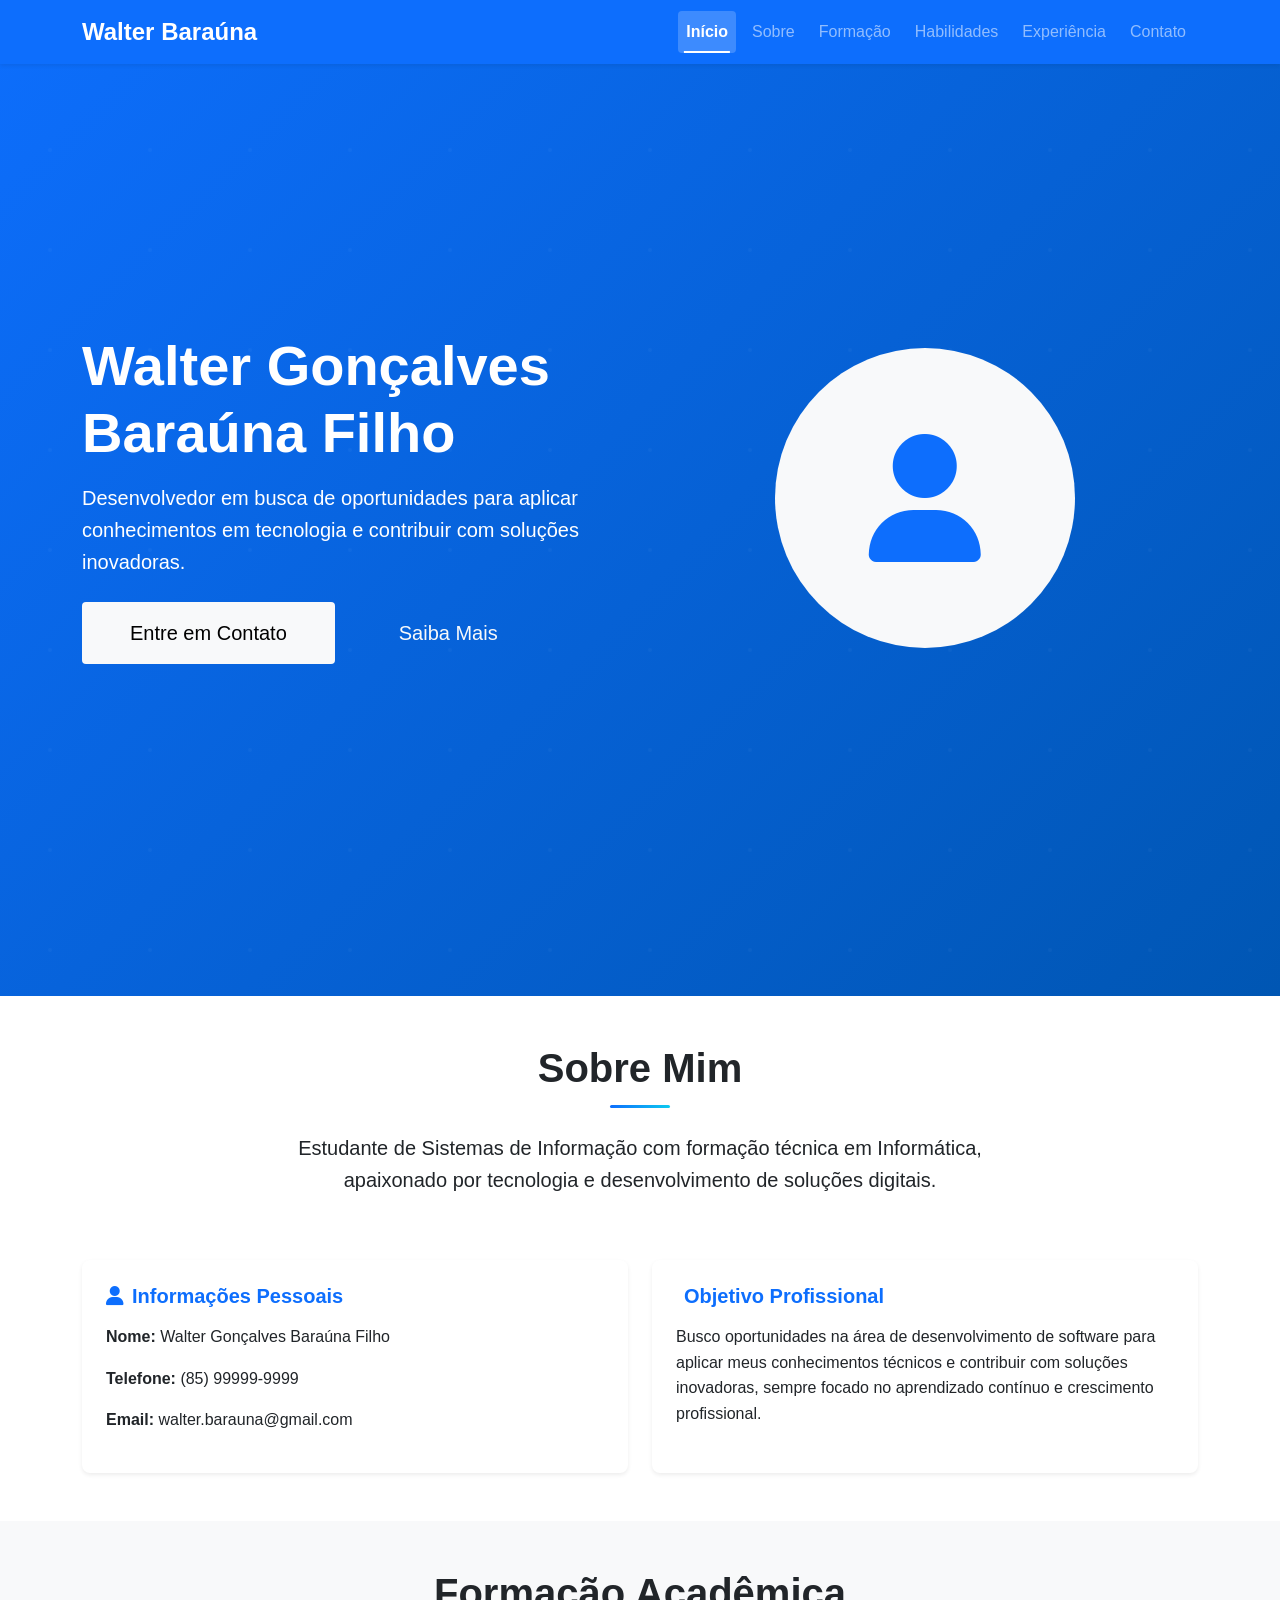
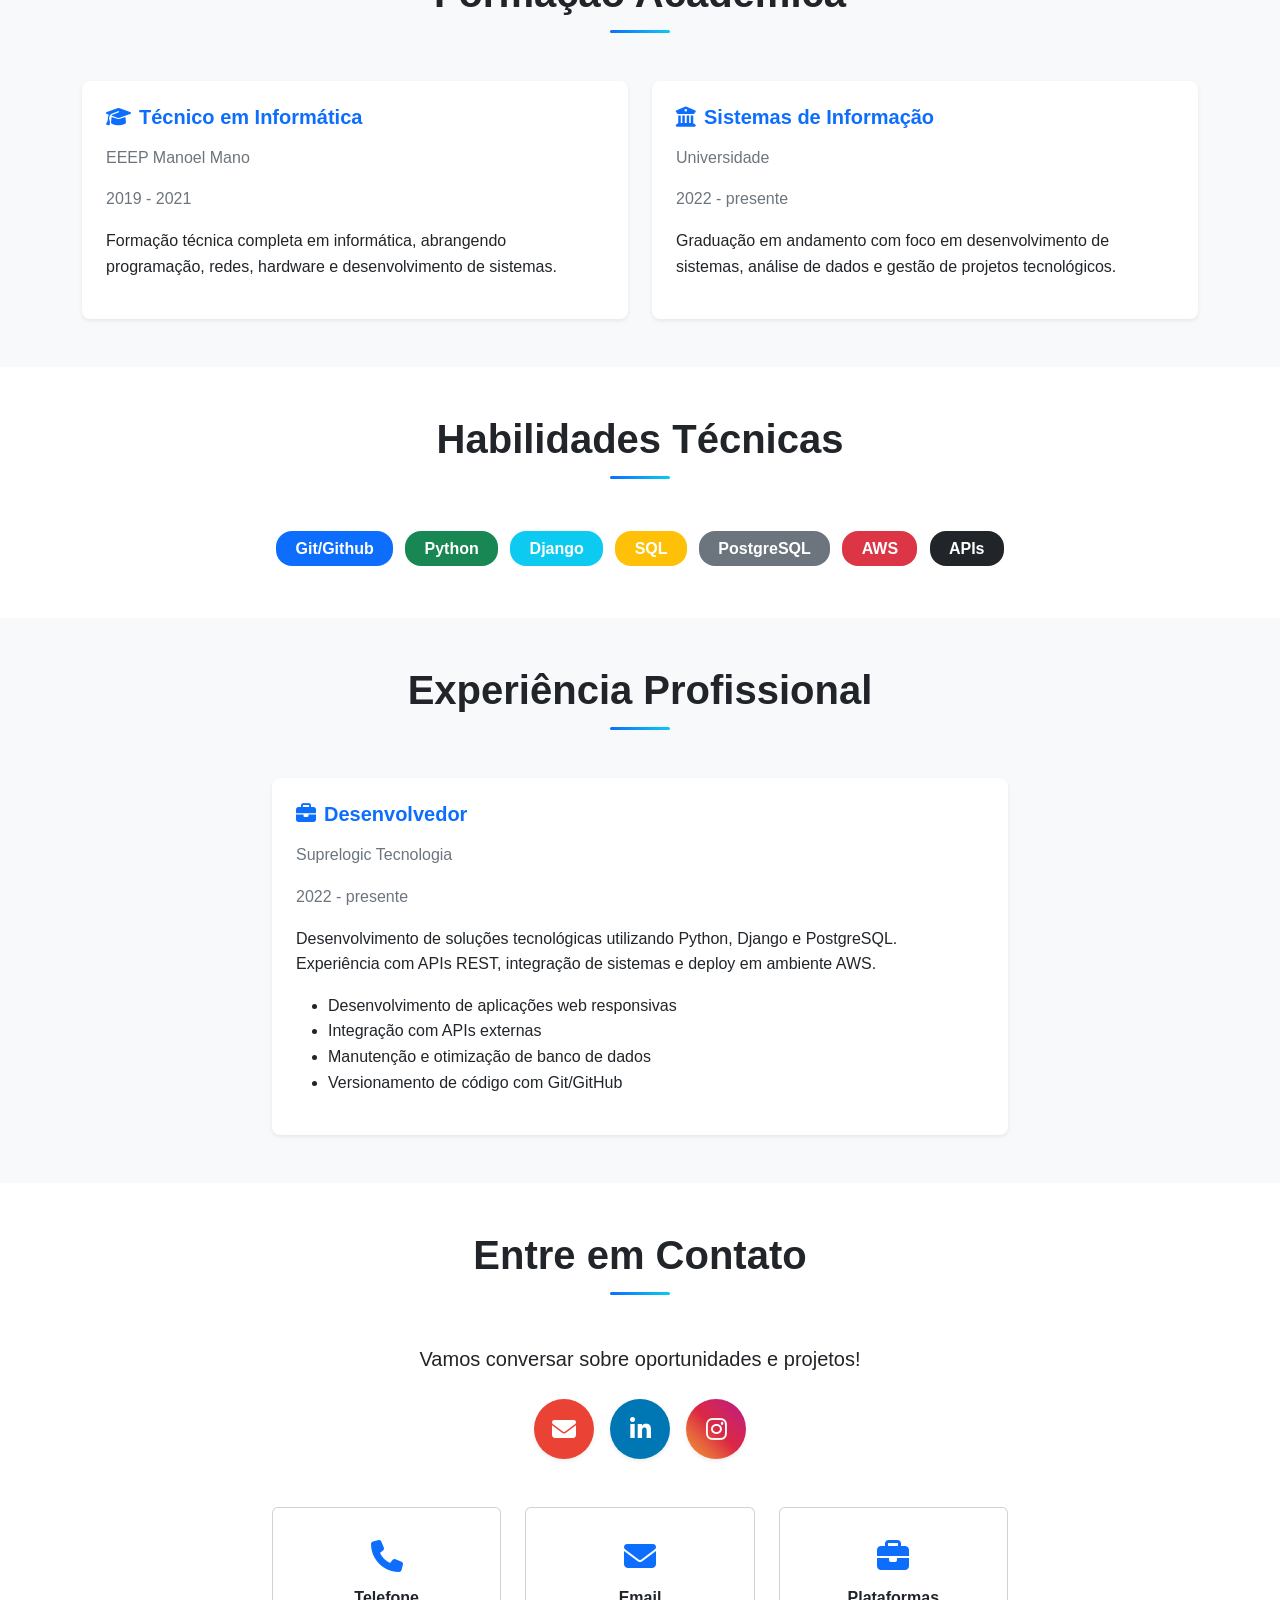
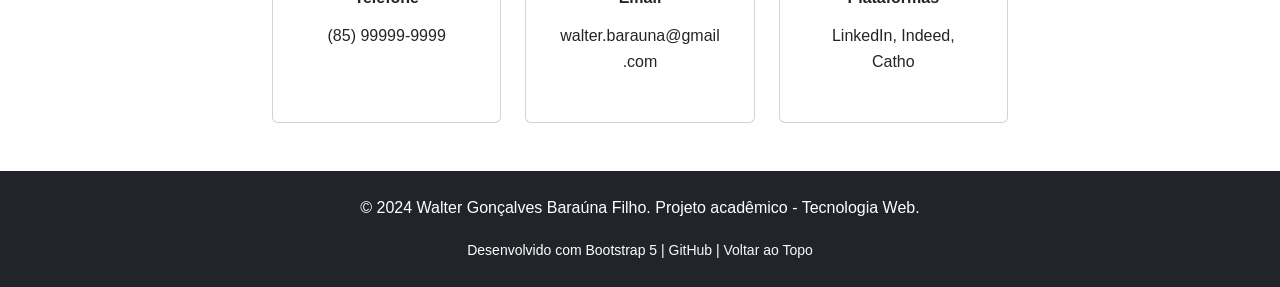
==== portfolio.html @ 10a9b0dc "Configurar página de login como página inicial" ====
<!DOCTYPE html>
<html lang="pt-BR">
<head>
    <meta charset="UTF-8">
    <meta name="viewport" content="width=device-width, initial-scale=1.0">
    <meta name="description" content="Currículo Online - Walter Gonçalves Baraúna Filho">
    <title>Walter Baraúna - Desenvolvedor</title>
    
    <!-- Bootstrap CSS -->
    <link href="https://cdn.jsdelivr.net/npm/bootstrap@5.3.0/dist/css/bootstrap.min.css" rel="stylesheet">
    
    <!-- Font Awesome -->
    <link rel="stylesheet" href="https://cdnjs.cloudflare.com/ajax/libs/font-awesome/6.4.0/css/all.min.css">
    
    <!-- CSS Personalizado -->
    <link rel="stylesheet" href="css/styles.css">
    
    <!-- Favicon -->
    <link rel="icon" href="assets/imagens/favicon.ico" type="image/x-icon">
</head>
<body>
    <!-- Navegação -->
    <nav class="navbar navbar-expand-lg navbar-dark bg-primary fixed-top">
        <div class="container">
            <a class="navbar-brand" href="#home">Walter Baraúna</a>
            
            <button class="navbar-toggler" type="button" data-bs-toggle="collapse" 
                    data-bs-target="#navbarNav" aria-controls="navbarNav" 
                    aria-expanded="false" aria-label="Toggle navigation">
                <span class="navbar-toggler-icon"></span>
            </button>
            
            <div class="collapse navbar-collapse" id="navbarNav">
                <ul class="navbar-nav ms-auto">
                    <li class="nav-item">
                        <a class="nav-link active" href="#home">Início</a>
                    </li>
                    <li class="nav-item">
                        <a class="nav-link" href="#sobre">Sobre</a>
                    </li>
                    <li class="nav-item">
                        <a class="nav-link" href="#formacao">Formação</a>
                    </li>
                    <li class="nav-item">
                        <a class="nav-link" href="#habilidades">Habilidades</a>
                    </li>
                    <li class="nav-item">
                        <a class="nav-link" href="#experiencia">Experiência</a>
                    </li>
                    <li class="nav-item">
                        <a class="nav-link" href="#contato">Contato</a>
                    </li>
                </ul>
            </div>
        </div>
    </nav>
    
    <!-- Hero Section -->
    <section id="home" class="hero-section bg-primary text-white py-5">
        <div class="container">
            <div class="row align-items-center min-vh-100">
                <div class="col-12 col-lg-6 mb-4 mb-lg-0">
                    <h1 class="display-4 fw-bold mb-3">Walter Gonçalves Baraúna Filho</h1>
                    <p class="lead mb-4">Desenvolvedor em busca de oportunidades para aplicar conhecimentos em tecnologia e contribuir com soluções inovadoras.</p>
                    <div class="d-flex flex-wrap gap-3 justify-content-center justify-content-lg-start">
                        <a href="#contato" class="btn btn-light btn-lg">Entre em Contato</a>
                        <a href="#sobre" class="btn btn-outline-light btn-lg">Saiba Mais</a>
                    </div>
                </div>
                <div class="col-12 col-lg-6 text-center">
                    <div class="bg-light rounded-circle mx-auto" style="width: 300px; height: 300px; display: flex; align-items: center; justify-content: center;">
                        <i class="fas fa-user fa-8x text-primary"></i>
                    </div>
                </div>
            </div>
        </div>
    </section>
    
    <!-- Seção Sobre -->
    <section id="sobre" class="py-5">
        <div class="container">
            <div class="row">
                <div class="col-lg-8 mx-auto text-center">
                    <h2 class="mb-4">Sobre Mim</h2>
                    <p class="lead">Estudante de Sistemas de Informação com formação técnica em Informática, apaixonado por tecnologia e desenvolvimento de soluções digitais.</p>
                </div>
            </div>
            <div class="row mt-5">
                <div class="col-12 col-md-6 mb-4 mb-md-0">
                    <div class="card h-100 card-personalizado">
                        <div class="card-body">
                            <h5 class="card-title"><i class="fas fa-user me-2"></i>Informações Pessoais</h5>
                            <p><strong>Nome:</strong> Walter Gonçalves Baraúna Filho</p>
                            <p><strong>Telefone:</strong> (85) 99999-9999</p>
                            <p><strong>Email:</strong> walter.barauna@gmail.com</p>
                        </div>
                    </div>
                </div>
                <div class="col-12 col-md-6">
                    <div class="card h-100 card-personalizado">
                        <div class="card-body">
                            <h5 class="card-title"><i class="fas fa-target me-2"></i>Objetivo Profissional</h5>
                            <p>Busco oportunidades na área de desenvolvimento de software para aplicar meus conhecimentos técnicos e contribuir com soluções inovadoras, sempre focado no aprendizado contínuo e crescimento profissional.</p>
                        </div>
                    </div>
                </div>
            </div>
        </div>
    </section>
    
    <!-- Seção Formação -->
    <section id="formacao" class="py-5 bg-light">
        <div class="container">
            <div class="row">
                <div class="col-lg-8 mx-auto text-center">
                    <h2 class="mb-5">Formação Acadêmica</h2>
                </div>
            </div>
            <div class="row">
                <div class="col-12 col-md-6 mb-4 mb-md-0">
                    <div class="card h-100 card-personalizado">
                        <div class="card-body">
                            <h5 class="card-title"><i class="fas fa-graduation-cap me-2"></i>Técnico em Informática</h5>
                            <p class="text-muted">EEEP Manoel Mano</p>
                            <p class="text-muted">2019 - 2021</p>
                            <p>Formação técnica completa em informática, abrangendo programação, redes, hardware e desenvolvimento de sistemas.</p>
                        </div>
                    </div>
                </div>
                <div class="col-12 col-md-6">
                    <div class="card h-100 card-personalizado">
                        <div class="card-body">
                            <h5 class="card-title"><i class="fas fa-university me-2"></i>Sistemas de Informação</h5>
                            <p class="text-muted">Universidade</p>
                            <p class="text-muted">2022 - presente</p>
                            <p>Graduação em andamento com foco em desenvolvimento de sistemas, análise de dados e gestão de projetos tecnológicos.</p>
                        </div>
                    </div>
                </div>
            </div>
        </div>
    </section>
    
    <!-- Seção Habilidades -->
    <section id="habilidades" class="py-5">
        <div class="container">
            <div class="row">
                <div class="col-lg-8 mx-auto text-center">
                    <h2 class="mb-5">Habilidades Técnicas</h2>
                </div>
            </div>
            <div class="row">
                <div class="col-lg-8 mx-auto">
                    <div class="text-center">
                        <span class="badge bg-primary badge-habilidade">Git/Github</span>
                        <span class="badge bg-success badge-habilidade">Python</span>
                        <span class="badge bg-info badge-habilidade">Django</span>
                        <span class="badge bg-warning badge-habilidade">SQL</span>
                        <span class="badge bg-secondary badge-habilidade">PostgreSQL</span>
                        <span class="badge bg-danger badge-habilidade">AWS</span>
                        <span class="badge bg-dark badge-habilidade">APIs</span>
                    </div>
                </div>
            </div>
        </div>
    </section>
    
    <!-- Seção Experiência -->
    <section id="experiencia" class="py-5 bg-light">
        <div class="container">
            <div class="row">
                <div class="col-lg-8 mx-auto text-center">
                    <h2 class="mb-5">Experiência Profissional</h2>
                </div>
            </div>
            <div class="row">
                <div class="col-lg-8 mx-auto">
                    <div class="card card-personalizado">
                        <div class="card-body">
                            <h5 class="card-title"><i class="fas fa-briefcase me-2"></i>Desenvolvedor</h5>
                            <p class="text-muted">Suprelogic Tecnologia</p>
                            <p class="text-muted">2022 - presente</p>
                            <p>Desenvolvimento de soluções tecnológicas utilizando Python, Django e PostgreSQL. Experiência com APIs REST, integração de sistemas e deploy em ambiente AWS.</p>
                            <ul>
                                <li>Desenvolvimento de aplicações web responsivas</li>
                                <li>Integração com APIs externas</li>
                                <li>Manutenção e otimização de banco de dados</li>
                                <li>Versionamento de código com Git/GitHub</li>
                            </ul>
                        </div>
                    </div>
                </div>
            </div>
        </div>
    </section>
    
    <!-- Seção Contato -->
    <section id="contato" class="py-5">
        <div class="container">
            <div class="row">
                <div class="col-lg-8 mx-auto text-center">
                    <h2 class="mb-5">Entre em Contato</h2>
                    <p class="lead mb-4">Vamos conversar sobre oportunidades e projetos!</p>
                    
                    <div class="d-flex justify-content-center flex-wrap gap-3 mb-4">
                        <a href="mailto:walter.barauna@gmail.com" class="botao-social email text-white link-externo" aria-label="Enviar email para Walter Baraúna">
                            <i class="fas fa-envelope"></i>
                        </a>
                        <a href="https://linkedin.com/in/walter-barauna" class="botao-social linkedin text-white link-externo" target="_blank" rel="noopener noreferrer" aria-label="Visitar perfil no LinkedIn">
                            <i class="fab fa-linkedin-in"></i>
                        </a>
                        <a href="https://instagram.com/walter.barauna" class="botao-social instagram text-white link-externo" target="_blank" rel="noopener noreferrer" aria-label="Visitar perfil no Instagram">
                            <i class="fab fa-instagram"></i>
                        </a>
                    </div>
                    
                    <div class="row mt-5">
                        <div class="col-12 col-md-4 mb-4 mb-md-0">
                            <div class="card h-100">
                                <div class="card-body text-center">
                                    <i class="fas fa-phone fa-2x text-primary mb-3"></i>
                                    <h6>Telefone</h6>
                                    <p>(85) 99999-9999</p>
                                </div>
                            </div>
                        </div>
                        <div class="col-12 col-md-4 mb-4 mb-md-0">
                            <div class="card h-100">
                                <div class="card-body text-center">
                                    <i class="fas fa-envelope fa-2x text-primary mb-3"></i>
                                    <h6>Email</h6>
                                    <p>walter.barauna@gmail.com</p>
                                </div>
                            </div>
                        </div>
                        <div class="col-12 col-md-4">
                            <div class="card h-100">
                                <div class="card-body text-center">
                                    <i class="fas fa-briefcase fa-2x text-primary mb-3"></i>
                                    <h6>Plataformas</h6>
                                    <p>LinkedIn, Indeed, Catho</p>
                                </div>
                            </div>
                        </div>
                    </div>
                </div>
            </div>
        </div>
    </section>
    
    <!-- Footer -->
    <footer class="bg-dark text-white py-4">
        <div class="container">
            <div class="row">
                <div class="col-12 text-center">
                    <p>&copy; 2024 Walter Gonçalves Baraúna Filho. Projeto acadêmico - Tecnologia Web.</p>
                    <p class="mb-0">
                        <small>Desenvolvido com Bootstrap 5 | 
                        <a href="https://github.com" class="text-light">GitHub</a> | 
                        <a href="#home" class="text-light">Voltar ao Topo</a>
                        </small>
                    </p>
                </div>
            </div>
        </div>
    </footer>
    
    <!-- Bootstrap JS -->
    <script src="https://cdn.jsdelivr.net/npm/bootstrap@5.3.0/dist/js/bootstrap.bundle.min.js"></script>
    
    <!-- JavaScript Personalizado -->
    <script src="js/script.js"></script>
</body>
</html>
---- css/styles.css ----
/* ===== VARIÁVEIS CSS ===== */
:root {
    /* Paleta de Cores Principal */
    --cor-primaria: #0d6efd;
    --cor-secundaria: #6c757d;
    --cor-sucesso: #198754;
    --cor-info: #0dcaf0;
    --cor-warning: #ffc107;
    --cor-danger: #dc3545;
    --cor-light: #f8f9fa;
    --cor-dark: #212529;
    
    /* Cores de Fundo */
    --bg-primaria: #0d6efd;
    --bg-secundaria: #6c757d;
    --bg-light: #f8f9fa;
    --bg-dark: #212529;
    --bg-white: #ffffff;
    
    /* Cores de Texto */
    --texto-primario: #212529;
    --texto-secundario: #6c757d;
    --texto-muted: #6c757d;
    --texto-white: #ffffff;
    
    /* Tipografia */
    --fonte-principal: 'Segoe UI', Tahoma, Geneva, Verdana, sans-serif;
    --fonte-tamanho-base: 1rem;
    --fonte-tamanho-pequeno: 0.875rem;
    --fonte-tamanho-grande: 1.25rem;
    --fonte-peso-normal: 400;
    --fonte-peso-medio: 500;
    --fonte-peso-bold: 700;
    --linha-altura: 1.6;
    
    /* Espaçamento */
    --espacamento-xs: 0.25rem;
    --espacamento-sm: 0.5rem;
    --espacamento-md: 1rem;
    --espacamento-lg: 1.5rem;
    --espacamento-xl: 3rem;
    
    /* Sombras */
    --sombra-pequena: 0 0.125rem 0.25rem rgba(0, 0, 0, 0.075);
    --sombra-media: 0 0.5rem 1rem rgba(0, 0, 0, 0.15);
    --sombra-grande: 0 1rem 3rem rgba(0, 0, 0, 0.175);
    
    /* Bordas */
    --borda-radius-pequeno: 0.25rem;
    --borda-radius-medio: 0.5rem;
    --borda-radius-grande: 1rem;
    --borda-radius-circular: 50%;
    
    /* Transições */
    --transicao-rapida: 0.15s ease-in-out;
    --transicao-normal: 0.3s ease-in-out;
    --transicao-lenta: 0.6s ease-in-out;
    
    /* Z-index */
    --z-navbar: 1030;
    --z-modal: 1050;
    --z-tooltip: 1070;
}

/* ===== ESTILOS GLOBAIS ===== */
* {
    margin: 0;
    padding: 0;
    box-sizing: border-box;
}

body {
    font-family: var(--fonte-principal);
    font-size: var(--fonte-tamanho-base);
    line-height: var(--linha-altura);
    color: var(--texto-primario);
    background-color: var(--bg-white);
    scroll-behavior: smooth;
    overflow-x: hidden;
}

h1, h2, h3, h4, h5, h6 {
    font-weight: var(--fonte-peso-bold);
    line-height: 1.2;
    margin-bottom: var(--espacamento-md);
}

p {
    margin-bottom: var(--espacamento-md);
}

a {
    text-decoration: none;
    transition: all var(--transicao-normal);
}

img {
    max-width: 100%;
    height: auto;
}

section {
    position: relative;
    scroll-margin-top: 70px;
}

/* ===== PÁGINA DE LOGIN ===== */
.login-container {
    min-height: 100vh;
    background: linear-gradient(135deg, var(--cor-primaria) 0%, #0056b3 100%);
    display: flex;
    align-items: center;
    justify-content: center;
}

.login-card {
    border: none;
    border-radius: var(--borda-radius-grande);
    box-shadow: var(--sombra-grande);
    transition: all var(--transicao-normal);
    background-color: var(--bg-white);
}

.login-card:hover {
    transform: translateY(-5px);
    box-shadow: 0 1.5rem 4rem rgba(0, 0, 0, 0.2);
}

.login-card .card-body {
    padding: var(--espacamento-xl);
}

.login-card .card-title {
    color: var(--cor-primaria);
    font-weight: var(--fonte-peso-bold);
}

.login-card .form-control {
    border-radius: var(--borda-radius-pequeno);
    padding: var(--espacamento-md);
    border: 1px solid #dee2e6;
    transition: all var(--transicao-normal);
}

.login-card .form-control:focus {
    border-color: var(--cor-primaria);
    box-shadow: 0 0 0 0.2rem rgba(13, 110, 253, 0.25);
}

.login-card .btn-primary {
    background-color: var(--cor-primaria);
    border: none;
    padding: var(--espacamento-md);
    font-weight: var(--fonte-peso-bold);
    transition: all var(--transicao-normal);
}

.login-card .btn-primary:hover {
    background-color: #0056b3;
    transform: translateY(-2px);
}

/* ===== LANDING PAGE ===== */
.hero-section {
    padding-top: 100px;
    min-height: 100vh;
    background: linear-gradient(135deg, var(--cor-primaria) 0%, #0056b3 100%);
    position: relative;
    overflow: hidden;
}

.hero-section::before {
    content: '';
    position: absolute;
    top: 0;
    left: 0;
    right: 0;
    bottom: 0;
    background: url('data:image/svg+xml,<svg width="100" height="100" xmlns="http://www.w3.org/2000/svg"><circle cx="50" cy="50" r="2" fill="rgba(255,255,255,0.1)"/></svg>');
    opacity: 0.3;
    pointer-events: none;
}

.hero-section .container {
    position: relative;
    z-index: 1;
}

.hero-section h1 {
    animation: fadeInDown var(--transicao-lenta);
}

.hero-section p {
    animation: fadeInUp var(--transicao-lenta);
    animation-delay: 0.2s;
    animation-fill-mode: both;
}

.hero-section .btn {
    animation: fadeInUp var(--transicao-lenta);
    animation-delay: 0.4s;
    animation-fill-mode: both;
}

/* Seções de Conteúdo */
section:not(.hero-section) {
    padding: var(--espacamento-xl) 0;
}

section h2 {
    position: relative;
    display: inline-block;
    padding-bottom: var(--espacamento-md);
}

section h2::after {
    content: '';
    position: absolute;
    bottom: 0;
    left: 50%;
    transform: translateX(-50%);
    width: 60px;
    height: 3px;
    background: linear-gradient(90deg, var(--cor-primaria), var(--cor-info));
    border-radius: var(--borda-radius-pequeno);
}

/* Background alternado para seções */
section:nth-child(even) {
    background-color: var(--bg-light);
}

section:nth-child(odd) {
    background-color: var(--bg-white);
}

/* Navbar fixa e indicador de seção ativa */
.navbar {
    transition: all var(--transicao-normal);
    box-shadow: var(--sombra-pequena);
    z-index: var(--z-navbar);
}

.navbar-brand {
    font-weight: var(--fonte-peso-bold);
    font-size: 1.5rem;
    transition: all var(--transicao-normal);
}

.navbar-brand:hover {
    transform: scale(1.05);
}

.navbar-nav .nav-link {
    position: relative;
    transition: all var(--transicao-normal);
    padding: var(--espacamento-sm) var(--espacamento-md);
    margin: 0 var(--espacamento-xs);
    border-radius: var(--borda-radius-pequeno);
}

.navbar-nav .nav-link:hover {
    background-color: rgba(255, 255, 255, 0.1);
}

.navbar-nav .nav-link.active {
    font-weight: var(--fonte-peso-bold);
    background-color: rgba(255, 255, 255, 0.2);
}

.navbar-nav .nav-link.active::after {
    content: '';
    position: absolute;
    bottom: 0;
    left: 50%;
    transform: translateX(-50%);
    width: 80%;
    height: 2px;
    background-color: currentColor;
}

/* Footer */
footer {
    background-color: var(--bg-dark);
    color: var(--texto-white);
    padding: var(--espacamento-xl) 0;
}

footer a {
    color: var(--texto-white);
    transition: all var(--transicao-normal);
}

footer a:hover {
    color: var(--cor-info);
    text-decoration: underline;
}

/* Melhorar navbar colapsável em mobile */
@media (max-width: 991px) {
    .navbar-collapse {
        background-color: rgba(13, 110, 253, 0.95);
        padding: 1rem;
        border-radius: 0.5rem;
        margin-top: 0.5rem;
    }
    
    .navbar-nav .nav-link {
        padding: 0.75rem 1rem;
        border-radius: 0.25rem;
        margin: 0.25rem 0;
    }
    
    .navbar-nav .nav-link.active {
        background-color: rgba(255, 255, 255, 0.2);
    }
    
    .navbar-nav .nav-link.active::after {
        display: none;
    }
    
    .navbar-nav .nav-link:hover {
        background-color: rgba(255, 255, 255, 0.1);
    }
}

/* ===== COMPONENTES REUTILIZÁVEIS ===== */

/* Cards Personalizados */
.card-personalizado {
    border: none;
    border-radius: var(--borda-radius-medio);
    box-shadow: var(--sombra-pequena);
    transition: all var(--transicao-normal);
    overflow: hidden;
    background-color: var(--bg-white);
}

.card-personalizado:hover {
    transform: translateY(-5px);
    box-shadow: var(--sombra-media);
}

.card-personalizado .card-body {
    padding: var(--espacamento-lg);
}

.card-personalizado .card-title {
    color: var(--cor-primaria);
    font-weight: var(--fonte-peso-bold);
    margin-bottom: var(--espacamento-md);
    font-size: var(--fonte-tamanho-grande);
}

.card-personalizado .card-title i {
    color: var(--cor-primaria);
}

/* Botões Personalizados */
.btn {
    border-radius: var(--borda-radius-pequeno);
    padding: var(--espacamento-sm) var(--espacamento-lg);
    font-weight: var(--fonte-peso-medio);
    transition: all var(--transicao-normal);
    border: none;
    cursor: pointer;
    display: inline-block;
    text-align: center;
}

.btn:hover {
    transform: translateY(-2px);
    box-shadow: var(--sombra-pequena);
}

.btn:active {
    transform: translateY(0);
}

.btn-lg {
    padding: var(--espacamento-md) var(--espacamento-xl);
    font-size: var(--fonte-tamanho-grande);
}

/* Botões Sociais */
.botao-social {
    width: 60px;
    height: 60px;
    border-radius: var(--borda-radius-circular);
    display: inline-flex;
    align-items: center;
    justify-content: center;
    text-decoration: none;
    font-size: 1.5rem;
    transition: all var(--transicao-normal);
    box-shadow: var(--sombra-pequena);
    position: relative;
    overflow: hidden;
}

/* Cores específicas das redes sociais */
.botao-social.email {
    background-color: #ea4335 !important;
}

.botao-social.linkedin {
    background-color: #0077b5 !important;
}

.botao-social.instagram {
    background: linear-gradient(45deg, #f09433 0%, #e6683c 25%, #dc2743 50%, #cc2366 75%, #bc1888 100%) !important;
}

/* Efeitos hover com transições */
.botao-social:hover {
    transform: translateY(-5px) scale(1.1);
    box-shadow: var(--sombra-media);
}

.botao-social.email:hover {
    background-color: #d33426 !important;
}

.botao-social.linkedin:hover {
    background-color: #005885 !important;
}

.botao-social.instagram:hover {
    background: linear-gradient(45deg, #d87e2c 0%, #c55532 25%, #b91f38 50%, #a81c57 75%, #9a1475 100%) !important;
}

/* Animação de pulso ao focar */
.botao-social:focus {
    outline: none;
    animation: pulse 0.5s ease-in-out;
}

@keyframes pulse {
    0% {
        transform: scale(1);
    }
    50% {
        transform: scale(1.15);
    }
    100% {
        transform: scale(1);
    }
}

/* Badges de Habilidades */
.badge-habilidade {
    font-size: 0.9rem;
    padding: var(--espacamento-sm) var(--espacamento-md);
    margin: var(--espacamento-xs);
    border-radius: var(--borda-radius-grande);
    font-weight: var(--fonte-peso-medio);
    transition: all var(--transicao-normal);
    display: inline-block;
}

.badge-habilidade:hover {
    transform: scale(1.05);
    box-shadow: var(--sombra-pequena);
}

/* Animações e Transições */
@keyframes fadeIn {
    from {
        opacity: 0;
    }
    to {
        opacity: 1;
    }
}

@keyframes fadeInUp {
    from {
        opacity: 0;
        transform: translateY(30px);
    }
    to {
        opacity: 1;
        transform: translateY(0);
    }
}

@keyframes fadeInDown {
    from {
        opacity: 0;
        transform: translateY(-30px);
    }
    to {
        opacity: 1;
        transform: translateY(0);
    }
}

@keyframes slideInLeft {
    from {
        opacity: 0;
        transform: translateX(-50px);
    }
    to {
        opacity: 1;
        transform: translateX(0);
    }
}

@keyframes slideInRight {
    from {
        opacity: 0;
        transform: translateX(50px);
    }
    to {
        opacity: 1;
        transform: translateX(0);
    }
}

.fade-in {
    animation: fadeIn var(--transicao-lenta);
}

.fade-in-up {
    animation: fadeInUp var(--transicao-lenta);
}

.fade-in-down {
    animation: fadeInDown var(--transicao-lenta);
}

.slide-in-left {
    animation: slideInLeft var(--transicao-lenta);
}

.slide-in-right {
    animation: slideInRight var(--transicao-lenta);
}

/* ===== RESPONSIVIDADE PERSONALIZADA ===== */

/* Extra Small Devices (Smartphones em modo retrato, <576px) */
@media (max-width: 575px) {
    /* Tipografia otimizada para mobile */
    body {
        font-size: 0.9rem;
    }
    
    h1, .display-4 {
        font-size: 1.75rem !important;
        line-height: 1.3;
    }
    
    h2 {
        font-size: 1.5rem;
    }
    
    h3, h4 {
        font-size: 1.25rem;
    }
    
    .lead {
        font-size: 1rem;
    }
    
    /* Espaçamento reduzido para mobile */
    section {
        padding: var(--espacamento-lg) 0 !important;
    }
    
    .hero-section {
        padding-top: 70px !important;
        min-height: auto !important;
    }
    
    .container {
        padding-left: 1rem;
        padding-right: 1rem;
    }
    
    /* Botões otimizados */
    .btn-lg {
        padding: 0.75rem 1.25rem;
        font-size: 1rem;
        width: 100%;
    }
    
    .btn {
        padding: 0.5rem 1rem;
        font-size: 0.9rem;
    }
    
    /* Cards com espaçamento reduzido */
    .card-personalizado {
        margin-bottom: 1rem;
    }
    
    .card-body {
        padding: 1rem;
    }
    
    /* Badges menores */
    .badge-habilidade {
        font-size: 0.75rem;
        padding: 0.35rem 0.65rem;
        margin: 0.15rem;
    }
    
    /* Botões sociais menores */
    .botao-social {
        width: 50px;
        height: 50px;
        font-size: 1.25rem;
    }
    
    /* Navbar compacta */
    .navbar-brand {
        font-size: 1rem;
    }
    
    .navbar {
        padding: 0.5rem 1rem;
    }
}

/* Small Devices (Smartphones em modo paisagem, ≥576px) */
@media (min-width: 576px) and (max-width: 767px) {
    /* Tipografia intermediária */
    h1, .display-4 {
        font-size: 2rem !important;
    }
    
    h2 {
        font-size: 1.75rem;
    }
    
    /* Espaçamento moderado */
    section {
        padding: var(--espacamento-xl) 0;
    }
    
    .hero-section {
        padding-top: 80px;
    }
    
    /* Botões com largura flexível */
    .btn-lg {
        width: auto;
        min-width: 200px;
    }
    
    /* Cards com melhor espaçamento */
    .card-personalizado {
        margin-bottom: 1.5rem;
    }
}

/* Medium Devices (Tablets, ≥768px) */
@media (min-width: 768px) and (max-width: 991px) {
    /* Tipografia para tablet */
    h1, .display-4 {
        font-size: 2.5rem !important;
    }
    
    h2 {
        font-size: 2rem;
    }
    
    /* Layout em duas colunas */
    .hero-section {
        padding-top: 90px;
    }
    
    /* Espaçamento otimizado */
    section {
        padding: 3.5rem 0;
    }
    
    .container {
        max-width: 720px;
    }
    
    /* Cards lado a lado */
    .card-personalizado {
        margin-bottom: 2rem;
    }
    
    /* Botões sociais com espaçamento */
    .botao-social {
        width: 55px;
        height: 55px;
        margin: 0.75rem;
    }
    
    /* Navbar com mais espaço */
    .navbar-nav .nav-link {
        padding: 0.5rem 0.75rem;
        margin: 0 0.25rem;
    }
}

/* Large Devices (Desktops, ≥992px) */
@media (min-width: 992px) and (max-width: 1199px) {
    /* Tipografia para desktop padrão */
    h1, .display-4 {
        font-size: 3rem !important;
    }
    
    h2 {
        font-size: 2.25rem;
    }
    
    /* Layout horizontal completo */
    .hero-section {
        padding-top: 100px;
        text-align: left;
    }
    
    /* Espaçamento generoso */
    section {
        padding: 4rem 0;
    }
    
    .container {
        max-width: 960px;
    }
    
    /* Navbar com hover effects */
    .navbar-nav .nav-link {
        padding: 0.5rem 1rem;
        margin: 0 0.25rem;
        position: relative;
    }
    
    .navbar-nav .nav-link::before {
        content: '';
        position: absolute;
        bottom: 0;
        left: 50%;
        width: 0;
        height: 2px;
        background-color: currentColor;
        transition: all var(--transicao-normal);
        transform: translateX(-50%);
    }
    
    .navbar-nav .nav-link:hover::before,
    .navbar-nav .nav-link.active::before {
        width: 80%;
    }
    
    /* Cards com hover mais pronunciado */
    .card-personalizado:hover {
        transform: translateY(-8px);
    }
}

/* Extra Large Devices (Desktops grandes, ≥1200px) */
@media (min-width: 1200px) {
    /* Tipografia máxima */
    h1, .display-4 {
        font-size: 3.5rem !important;
    }
    
    h2 {
        font-size: 2.5rem;
    }
    
    /* Container com largura máxima */
    .container {
        max-width: 1140px;
    }
    
    /* Espaçamento máximo */
    section {
        padding: 5rem 0;
    }
    
    .hero-section {
        padding-top: 120px;
    }
    
    /* Botões sociais maiores */
    .botao-social {
        width: 60px;
        height: 60px;
        font-size: 1.5rem;
    }
    
    /* Cards com espaçamento amplo */
    .card-body {
        padding: 2rem;
    }
    
    /* Badges maiores */
    .badge-habilidade {
        font-size: 1rem;
        padding: 0.6rem 1.2rem;
    }
}

/* XXL Devices (Telas muito grandes, ≥1400px) */
@media (min-width: 1400px) {
    .container {
        max-width: 1320px;
    }
    
    /* Espaçamento extra para telas grandes */
    section {
        padding: 6rem 0;
    }
    
    h1, .display-4 {
        font-size: 4rem !important;
    }
}

/* ===== AJUSTES POR ORIENTAÇÃO ===== */

/* Modo paisagem em dispositivos móveis */
@media (max-height: 500px) and (orientation: landscape) {
    .hero-section {
        min-height: auto !important;
        padding-top: 60px !important;
        padding-bottom: 2rem !important;
    }
    
    .navbar {
        padding: 0.25rem 1rem;
    }
    
    section {
        padding: 2rem 0 !important;
    }
}

/* Modo retrato em tablets */
@media (min-width: 768px) and (max-width: 1024px) and (orientation: portrait) {
    .hero-section {
        text-align: center;
    }
    
    .hero-section .col-lg-6 {
        flex: 0 0 100%;
        max-width: 100%;
    }
    
    .d-flex.gap-3 {
        justify-content: center;
    }
}

/* ===== AJUSTES ESPECÍFICOS PARA COMPONENTES ===== */

/* Navbar responsiva melhorada */
@media (max-width: 991px) {
    .navbar-collapse {
        background-color: rgba(13, 110, 253, 0.95);
        padding: 1rem;
        border-radius: 0.5rem;
        margin-top: 0.5rem;
        box-shadow: var(--sombra-media);
    }
    
    .navbar-nav .nav-link {
        padding: 0.75rem 1rem;
        border-radius: 0.25rem;
        margin: 0.25rem 0;
        transition: all var(--transicao-normal);
    }
    
    .navbar-nav .nav-link.active {
        background-color: rgba(255, 255, 255, 0.2);
    }
    
    .navbar-nav .nav-link.active::after {
        display: none;
    }
    
    .navbar-nav .nav-link:hover {
        background-color: rgba(255, 255, 255, 0.1);
        transform: translateX(5px);
    }
}

/* Cards responsivos */
@media (max-width: 767px) {
    .card-personalizado {
        margin-bottom: 1rem;
    }
    
    .card-personalizado .card-title {
        font-size: 1.1rem;
    }
}

@media (min-width: 768px) {
    .card-personalizado {
        height: 100%;
    }
}

/* Botões responsivos */
@media (max-width: 575px) {
    .d-flex.gap-3 {
        flex-direction: column;
        gap: 0.75rem !important;
    }
    
    .btn-lg {
        width: 100%;
    }
}

@media (min-width: 576px) and (max-width: 767px) {
    .d-flex.gap-3 {
        flex-wrap: wrap;
        justify-content: center;
    }
    
    .btn-lg {
        flex: 1 1 auto;
        min-width: 180px;
    }
}

/* Badges responsivos */
@media (max-width: 575px) {
    .badge-habilidade {
        font-size: 0.7rem;
        padding: 0.3rem 0.6rem;
        margin: 0.1rem;
    }
}

@media (min-width: 576px) and (max-width: 991px) {
    .badge-habilidade {
        font-size: 0.85rem;
        padding: 0.45rem 0.9rem;
    }
}

/* Footer responsivo */
@media (max-width: 575px) {
    footer {
        font-size: 0.85rem;
        padding: 2rem 0;
    }
    
    footer p {
        margin-bottom: 0.5rem;
    }
}

/* ===== OTIMIZAÇÕES DE PERFORMANCE ===== */

/* Reduzir animações em dispositivos de baixa performance */
@media (max-width: 767px) {
    .card-personalizado:hover {
        transform: translateY(-3px);
    }
    
    .botao-social:hover {
        transform: translateY(-3px) scale(1.05);
    }
}

/* Otimizar transições para telas grandes */
@media (min-width: 1200px) {
    .card-personalizado,
    .btn,
    .botao-social,
    .nav-link {
        transition: all 0.3s cubic-bezier(0.4, 0, 0.2, 1);
    }
}

/* ===== UTILITÁRIOS ADICIONAIS ===== */

/* Gradientes de Texto */
.text-gradient {
    background: linear-gradient(45deg, var(--cor-primaria), var(--cor-info));
    -webkit-background-clip: text;
    -webkit-text-fill-color: transparent;
    background-clip: text;
}

/* Bordas com Gradiente */
.border-gradient {
    border: 2px solid;
    border-image: linear-gradient(45deg, var(--cor-primaria), var(--cor-info)) 1;
}

/* Sombras Customizadas */
.shadow-sm-custom {
    box-shadow: var(--sombra-pequena) !important;
}

.shadow-md-custom {
    box-shadow: var(--sombra-media) !important;
}

.shadow-lg-custom {
    box-shadow: var(--sombra-grande) !important;
}

/* Hover Effects */
.hover-lift {
    transition: all var(--transicao-normal);
}

.hover-lift:hover {
    transform: translateY(-5px);
    box-shadow: var(--sombra-media);
}

.hover-scale {
    transition: all var(--transicao-normal);
}

.hover-scale:hover {
    transform: scale(1.05);
}

/* ===== ACESSIBILIDADE ===== */

/* Screen Reader Only */
.sr-only {
    position: absolute;
    width: 1px;
    height: 1px;
    padding: 0;
    margin: -1px;
    overflow: hidden;
    clip: rect(0, 0, 0, 0);
    white-space: nowrap;
    border: 0;
}

/* Focus States para Navegação por Teclado */
.btn:focus,
.form-control:focus,
.nav-link:focus,
.botao-social:focus {
    outline: 3px solid var(--cor-primaria);
    outline-offset: 3px;
    box-shadow: 0 0 0 4px rgba(13, 110, 253, 0.25);
}

/* Focus visível para links */
a:focus {
    outline: 2px solid var(--cor-primaria);
    outline-offset: 2px;
    text-decoration: underline;
}

/* Melhorar contraste para acessibilidade */
.text-muted {
    color: #6c757d !important; /* Garantir contraste mínimo WCAG AA */
}

/* Contraste melhorado para badges */
.badge {
    font-weight: var(--fonte-peso-bold);
}

/* Skip to Content Link */
.skip-to-content {
    position: absolute;
    top: -40px;
    left: 0;
    background: var(--cor-primaria);
    color: var(--texto-white);
    padding: var(--espacamento-sm) var(--espacamento-md);
    text-decoration: none;
    z-index: 100;
    font-weight: var(--fonte-peso-bold);
}

.skip-to-content:focus {
    top: 0;
}

/* Indicador visual para elementos interativos */
button,
a,
input,
select,
textarea {
    cursor: pointer;
}

button:disabled,
input:disabled,
select:disabled,
textarea:disabled {
    cursor: not-allowed;
    opacity: 0.6;
}

/* Melhorar visibilidade de elementos focados em modo de alto contraste */
@media (prefers-contrast: high) {
    .btn,
    .card,
    .navbar {
        border: 2px solid currentColor;
    }
    
    .btn:focus,
    a:focus {
        outline-width: 4px;
    }
}

/* Respeitar preferência de movimento reduzido */
@media (prefers-reduced-motion: reduce) {
    *,
    *::before,
    *::after {
        animation-duration: 0.01ms !important;
        animation-iteration-count: 1 !important;
        transition-duration: 0.01ms !important;
        scroll-behavior: auto !important;
    }
}

/* Modo escuro (respeitar preferência do sistema) */
@media (prefers-color-scheme: dark) {
    /* Nota: Bootstrap já gerencia o modo escuro, 
       mas podemos adicionar ajustes personalizados se necessário */
    .card-personalizado {
        background-color: #212529;
        color: #f8f9fa;
    }
}

/* ===== IMPRESSÃO ===== */
@media print {
    /* Reset de cores para impressão */
    * {
        background: transparent !important;
        color: #000 !important;
        box-shadow: none !important;
        text-shadow: none !important;
    }
    
    /* Ocultar elementos não necessários na impressão */
    .navbar,
    .btn,
    .botao-social,
    footer,
    .navbar-toggler,
    .skip-to-content {
        display: none !important;
    }
    
    /* Ajustar layout para impressão */
    body {
        font-size: 12pt;
        line-height: 1.5;
        color: #000;
        background: #fff;
        margin: 0;
        padding: 0;
    }
    
    /* Hero section simplificada */
    .hero-section {
        background: none !important;
        color: #000 !important;
        padding: 1rem 0 !important;
        min-height: auto !important;
        page-break-after: avoid;
    }
    
    .hero-section .display-4 {
        font-size: 24pt !important;
        margin-bottom: 0.5rem;
    }
    
    .hero-section .lead {
        font-size: 14pt;
    }
    
    /* Seções com espaçamento reduzido */
    section {
        padding: 1rem 0 !important;
        page-break-inside: avoid;
    }
    
    /* Títulos de seção */
    h1, h2, h3, h4, h5, h6 {
        page-break-after: avoid;
        page-break-inside: avoid;
        font-weight: bold;
    }
    
    h1 {
        font-size: 20pt;
    }
    
    h2 {
        font-size: 16pt;
        border-bottom: 2px solid #000;
        padding-bottom: 0.25rem;
        margin-top: 1rem;
        margin-bottom: 0.75rem;
    }
    
    h3, h4 {
        font-size: 14pt;
    }
    
    /* Evitar quebras de página dentro de elementos */
    .card-personalizado,
    .card,
    ul,
    ol,
    p {
        page-break-inside: avoid;
    }
    
    /* Cards com bordas para impressão */
    .card-personalizado,
    .card {
        border: 1px solid #000 !important;
        box-shadow: none !important;
        margin-bottom: 0.5rem;
        padding: 0.5rem;
    }
    
    .card-body {
        padding: 0.5rem !important;
    }
    
    .card-title {
        font-size: 14pt;
        font-weight: bold;
        margin-bottom: 0.5rem;
    }
    
    /* Ícones substituídos por texto */
    .fas,
    .fab,
    .fa {
        display: none;
    }
    
    /* Mostrar URLs de links importantes */
    a[href]:after {
        content: " (" attr(href) ")";
        font-size: 10pt;
        color: #666;
        font-style: italic;
    }
    
    /* Não mostrar URLs para links internos e âncoras */
    a[href^="#"]:after,
    a[href^="javascript:"]:after,
    a[href^="mailto:"]:after {
        content: "";
    }
    
    /* Badges em texto simples */
    .badge-habilidade {
        border: 1px solid #000;
        padding: 0.25rem 0.5rem;
        margin: 0.15rem;
        display: inline-block;
        background: #fff !important;
        color: #000 !important;
        font-size: 10pt;
    }
    
    /* Container com largura total */
    .container {
        width: 100%;
        max-width: 100%;
        padding: 0;
        margin: 0;
    }
    
    /* Grid simplificado */
    .row {
        display: block;
    }
    
    [class*="col-"] {
        width: 100%;
        float: none;
        display: block;
    }
    
    /* Listas com melhor formatação */
    ul, ol {
        margin-left: 1rem;
    }
    
    li {
        margin-bottom: 0.25rem;
    }
    
    /* Parágrafos com espaçamento adequado */
    p {
        margin-bottom: 0.5rem;
        orphans: 3;
        widows: 3;
    }
    
    /* Cabeçalho de impressão */
    @page {
        margin: 2cm;
        size: A4;
    }
    
    /* Primeira página com informações principais */
    .hero-section {
        border-bottom: 3px solid #000;
        padding-bottom: 1rem !important;
    }
    
    /* Rodapé de impressão */
    footer {
        display: block !important;
        position: fixed;
        bottom: 0;
        width: 100%;
        border-top: 1px solid #000;
        padding: 0.5rem 0;
        font-size: 9pt;
        text-align: center;
    }
    
    /* Informações de contato destacadas */
    #contato {
        border: 2px solid #000;
        padding: 1rem;
        margin-top: 1rem;
    }
    
    /* Garantir que imagens não quebrem o layout */
    img {
        max-width: 100%;
        page-break-inside: avoid;
    }
    
    /* Ocultar imagem de perfil decorativa */
    .hero-section img,
    .hero-section .fa-user {
        display: none !important;
    }
}

/* ===== ANIMAÇÕES DE LOADING ===== */
.spinner-border-sm {
    width: 1rem;
    height: 1rem;
    border-width: 0.15em;
}

/* Animação de Loading para Botões */
@keyframes spin {
    0% {
        transform: rotate(0deg);
    }
    100% {
        transform: rotate(360deg);
    }
}

.loading {
    pointer-events: none;
    opacity: 0.6;
}

.loading::after {
    content: '';
    position: absolute;
    top: 50%;
    left: 50%;
    width: 20px;
    height: 20px;
    margin: -10px 0 0 -10px;
    border: 2px solid #fff;
    border-top-color: transparent;
    border-radius: 50%;
    animation: spin 0.6s linear infinite;
}
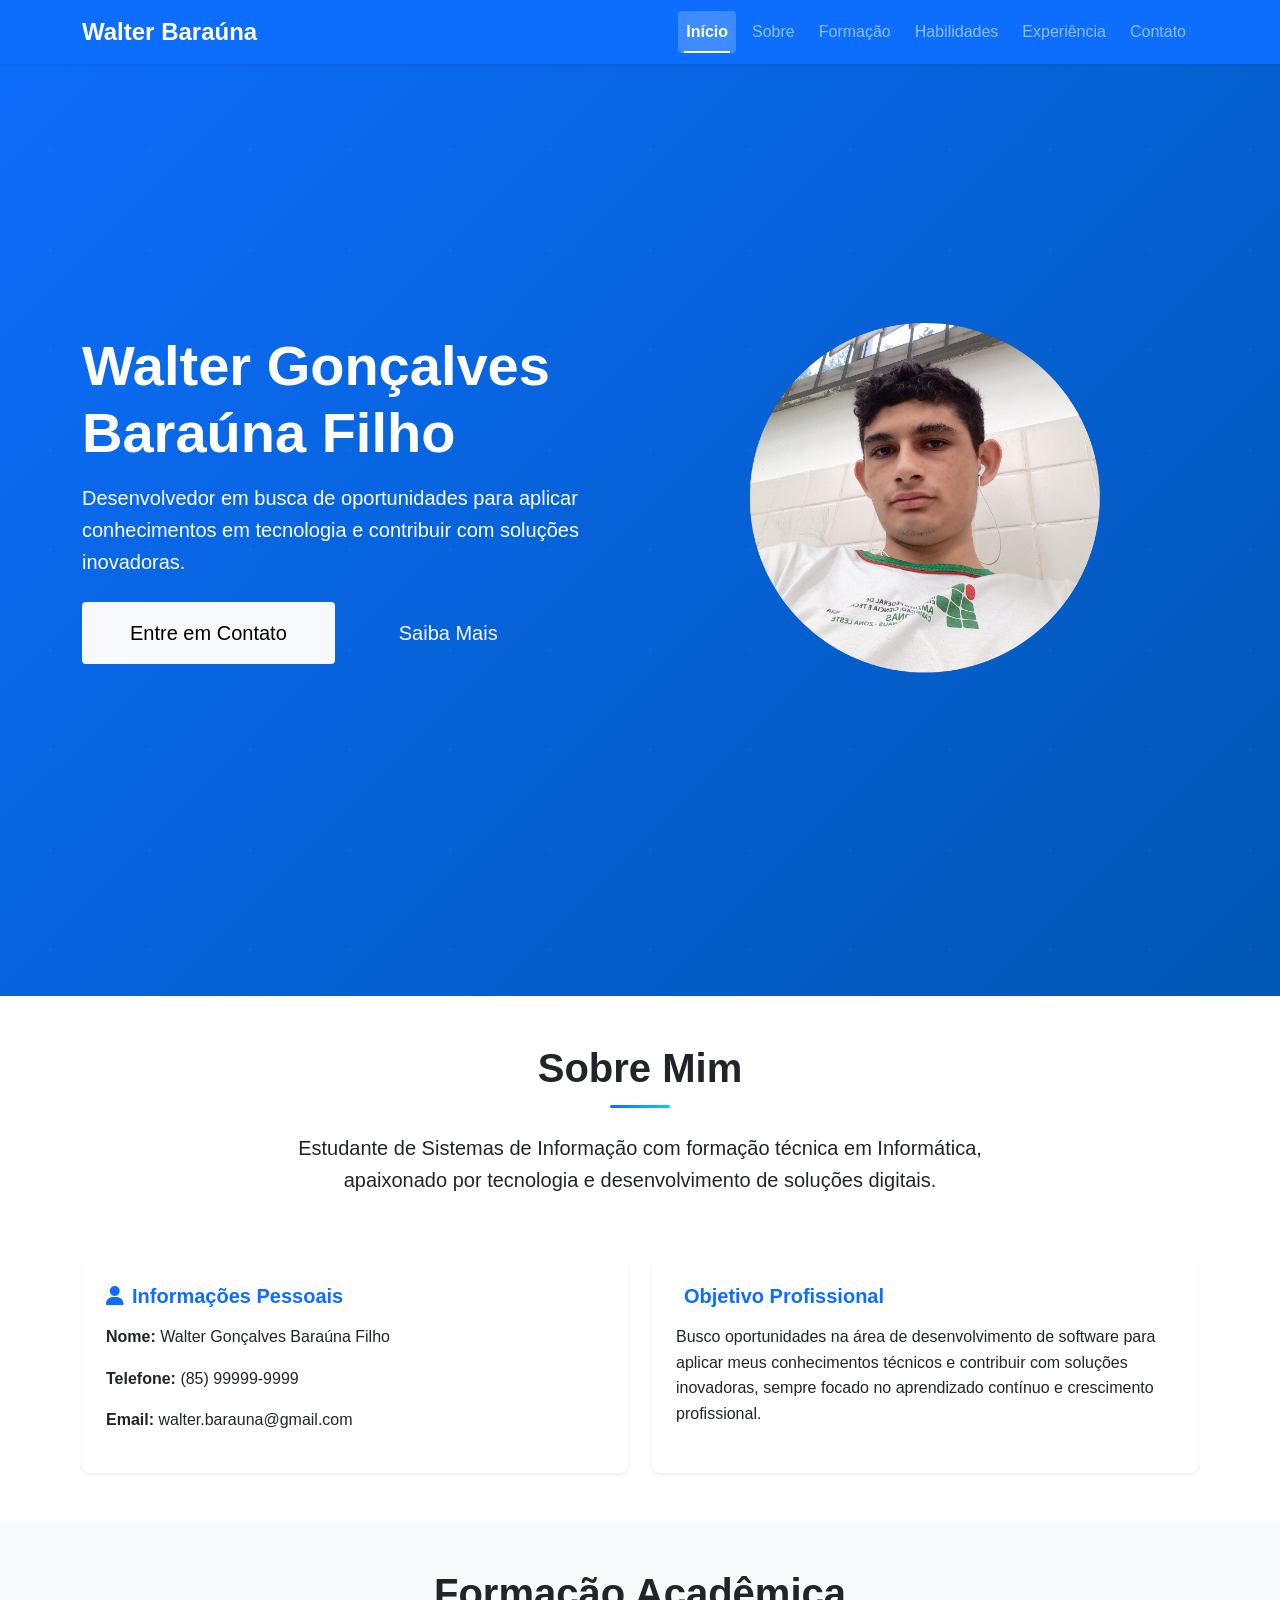
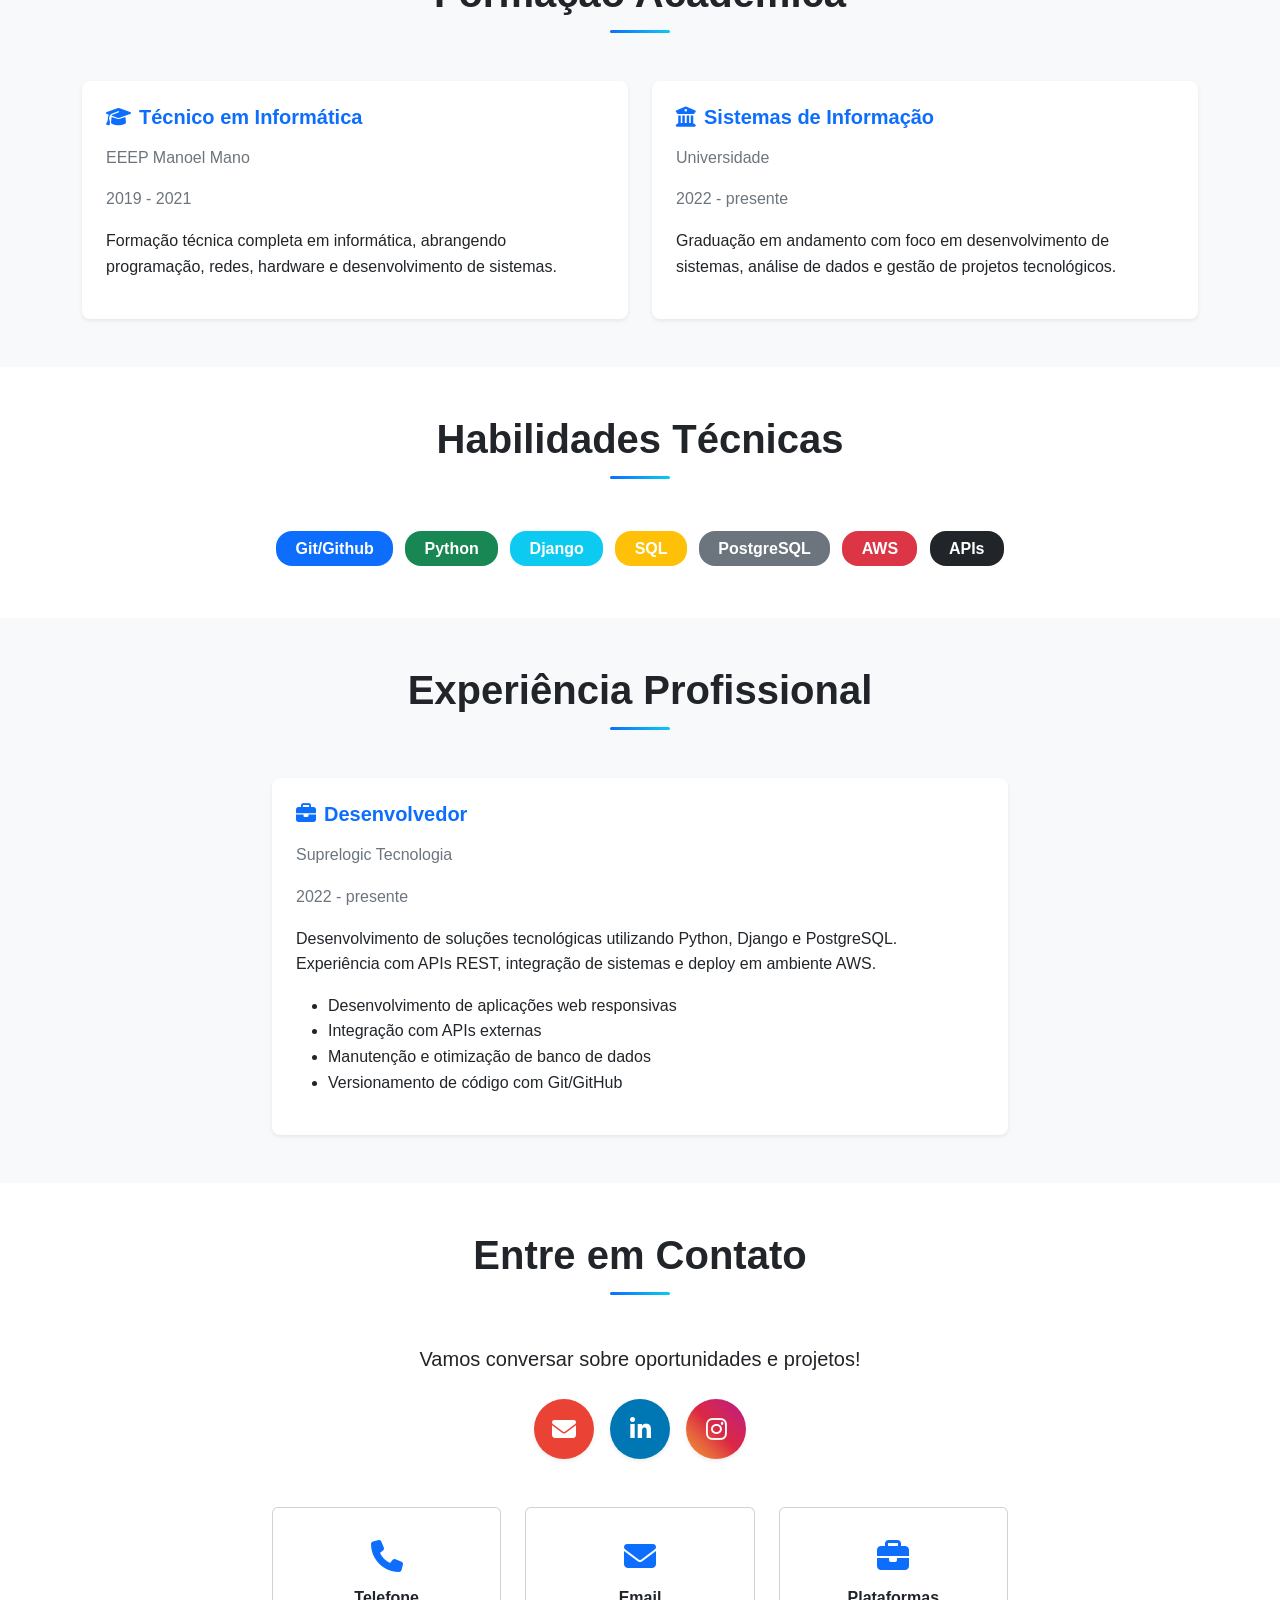
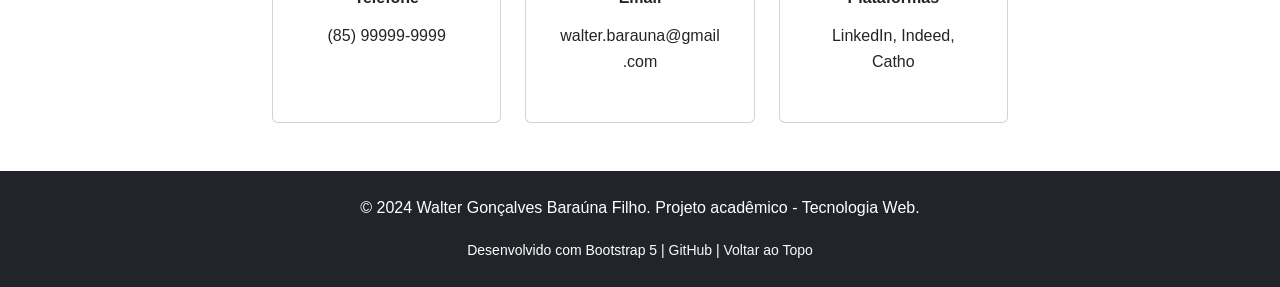
==== commit 77e92a20: "Adiciona imagens do portfólio e atualiza estilos e páginas HTML" ====
--- a/portfolio.html
+++ b/portfolio.html
@@ -3,8 +3,27 @@
 <head>
     <meta charset="UTF-8">
     <meta name="viewport" content="width=device-width, initial-scale=1.0">
-    <meta name="description" content="Currículo Online - Walter Gonçalves Baraúna Filho">
-    <title>Walter Baraúna - Desenvolvedor</title>
+    <meta name="description" content="Currículo Online de Walter Gonçalves Baraúna Filho - Desenvolvedor especializado em Python, Django, PostgreSQL e AWS. Confira minha formação, habilidades e experiência profissional.">
+    <meta name="keywords" content="Walter Baraúna, desenvolvedor Python, Django, PostgreSQL, AWS, APIs REST, desenvolvedor web, Suprelogic Tecnologia, Sistemas de Informação">
+    <meta name="author" content="Walter Gonçalves Baraúna Filho">
+    <meta name="robots" content="index, follow">
+    
+    <!-- Open Graph / Facebook -->
+    <meta property="og:type" content="website">
+    <meta property="og:url" content="https://walterbaraunaf.github.io/Tecnologia-Web/portfolio.html">
+    <meta property="og:title" content="Walter Baraúna - Desenvolvedor Python & Django">
+    <meta property="og:description" content="Portfólio profissional de Walter Gonçalves Baraúna Filho. Desenvolvedor com experiência em Python, Django, PostgreSQL e AWS.">
+    
+    <!-- Twitter -->
+    <meta property="twitter:card" content="summary_large_image">
+    <meta property="twitter:title" content="Walter Baraúna - Desenvolvedor Python & Django">
+    <meta property="twitter:description" content="Portfólio profissional de Walter Gonçalves Baraúna Filho. Desenvolvedor com experiência em Python, Django, PostgreSQL e AWS.">
+    
+    <title>Walter Baraúna - Desenvolvedor Python & Django</title>
+    
+    <!-- Preconnect para CDNs -->
+    <link rel="preconnect" href="https://cdn.jsdelivr.net" crossorigin>
+    <link rel="preconnect" href="https://cdnjs.cloudflare.com" crossorigin>
     
     <!-- Bootstrap CSS -->
     <link href="https://cdn.jsdelivr.net/npm/bootstrap@5.3.0/dist/css/bootstrap.min.css" rel="stylesheet">
@@ -16,7 +35,9 @@
     <link rel="stylesheet" href="css/styles.css">
     
     <!-- Favicon -->
-    <link rel="icon" href="assets/imagens/favicon.ico" type="image/x-icon">
+    <link rel="icon" type="image/x-icon" href="assets/imagens/favicon.ico">
+    <link rel="shortcut icon" type="image/x-icon" href="assets/imagens/favicon.ico">
+    <link rel="apple-touch-icon" href="assets/imagens/favicon.ico">
 </head>
 <body>
     <!-- Navegação -->
@@ -68,8 +89,9 @@
                     </div>
                 </div>
                 <div class="col-12 col-lg-6 text-center">
-                    <div class="bg-light rounded-circle mx-auto" style="width: 300px; height: 300px; display: flex; align-items: center; justify-content: center;">
-                        <i class="fas fa-user fa-8x text-primary"></i>
+                    <div class="rounded-circle mx-auto" style="width: 400px; height: 400px; overflow: hidden; position: relative;">
+                        <!-- <i class="fas fa-user fa-8x text-primary"></i> -->
+                        <img src="assets/imagens/foto1.png" alt="Foto de perfil" style="width: 100%; height: 100%; object-fit: cover; object-position: center center; display: block; transform: scale(1.5);"/> 
                     </div>
                 </div>
             </div>
--- a/css/styles.css
+++ b/css/styles.css
@@ -104,60 +104,183 @@
     scroll-margin-top: 70px;
 }
 
-/* ===== PÁGINA DE LOGIN ===== */
-.login-container {
-    min-height: 100vh;
-    background: linear-gradient(135deg, var(--cor-primaria) 0%, #0056b3 100%);
-    display: flex;
-    align-items: center;
-    justify-content: center;
-}
-
-.login-card {
+/* ===== PÁGINA DE LOGIN - DESIGN PROFISSIONAL ===== */
+
+/* Layout Principal */
+.login-left-panel {
+    background-color: #f5f5f5;
+    position: relative;
+}
+
+.login-right-panel {
+    background: linear-gradient(135deg, #0d5f6f 0%, #1a7f8e 100%);
+    position: relative;
+}
+
+/* Logo e Branding - Lado Esquerdo */
+.login-logo {
+    width: 300px;
+    height: auto;
+    margin-bottom: 2rem;
+    filter: drop-shadow(0 4px 6px rgba(0, 0, 0, 0.1));
+}
+
+.login-brand-title {
+    font-size: 2.5rem;
+    font-weight: 700;
+    color: #0d5f6f;
+    letter-spacing: 2px;
+    margin-bottom: 0.5rem;
+}
+
+.login-brand-subtitle {
+    font-size: 1.1rem;
+    color: #6c757d;
+    font-weight: 400;
+}
+
+/* Container do Formulário */
+.login-form-container {
+    width: 100%;
+    max-width: 400px;
+    padding: 2rem;
+}
+
+/* Logo Mobile */
+.login-logo-mobile {
+    width: 150px;
+    height: auto;
+}
+
+/* Títulos do Formulário */
+.login-title {
+    color: #ffffff;
+    font-size: 2rem;
+    font-weight: 600;
+    margin-bottom: 0.5rem;
+}
+
+.login-subtitle {
+    color: rgba(255, 255, 255, 0.8);
+    font-size: 0.95rem;
+    margin-bottom: 2rem;
+}
+
+/* Labels Customizados */
+.form-label-custom {
+    color: rgba(255, 255, 255, 0.9);
+    font-size: 0.75rem;
+    font-weight: 600;
+    letter-spacing: 1px;
+    text-transform: uppercase;
+    margin-bottom: 0.5rem;
+    display: block;
+}
+
+/* Inputs Customizados */
+.form-control-custom {
+    width: 100%;
+    padding: 0.875rem 1rem;
+    font-size: 0.95rem;
+    background-color: rgba(255, 255, 255, 0.95);
+    border: 2px solid transparent;
+    border-radius: 8px;
+    transition: all 0.3s ease;
+    color: #212529;
+}
+
+.form-control-custom::placeholder {
+    color: #adb5bd;
+}
+
+.form-control-custom:focus {
+    outline: none;
+    background-color: #ffffff;
+    border-color: rgba(255, 255, 255, 0.5);
+    box-shadow: 0 0 0 4px rgba(255, 255, 255, 0.1);
+}
+
+.form-control-custom:hover {
+    background-color: #ffffff;
+}
+
+/* Botão de Login */
+.btn-login {
+    width: 100%;
+    padding: 0.875rem;
+    font-size: 1rem;
+    font-weight: 600;
+    color: #0d5f6f;
+    background-color: rgba(255, 255, 255, 0.95);
     border: none;
-    border-radius: var(--borda-radius-grande);
-    box-shadow: var(--sombra-grande);
-    transition: all var(--transicao-normal);
-    background-color: var(--bg-white);
-}
-
-.login-card:hover {
-    transform: translateY(-5px);
-    box-shadow: 0 1.5rem 4rem rgba(0, 0, 0, 0.2);
-}
-
-.login-card .card-body {
-    padding: var(--espacamento-xl);
-}
-
-.login-card .card-title {
-    color: var(--cor-primaria);
-    font-weight: var(--fonte-peso-bold);
-}
-
-.login-card .form-control {
-    border-radius: var(--borda-radius-pequeno);
-    padding: var(--espacamento-md);
-    border: 1px solid #dee2e6;
-    transition: all var(--transicao-normal);
-}
-
-.login-card .form-control:focus {
-    border-color: var(--cor-primaria);
-    box-shadow: 0 0 0 0.2rem rgba(13, 110, 253, 0.25);
-}
-
-.login-card .btn-primary {
-    background-color: var(--cor-primaria);
+    border-radius: 8px;
+    transition: all 0.3s ease;
+    cursor: pointer;
+    text-transform: uppercase;
+    letter-spacing: 1px;
+}
+
+.btn-login:hover {
+    background-color: #ffffff;
+    transform: translateY(-2px);
+    box-shadow: 0 4px 12px rgba(0, 0, 0, 0.15);
+}
+
+.btn-login:active {
+    transform: translateY(0);
+}
+
+/* Footer do Login */
+.login-footer-text {
+    color: rgba(255, 255, 255, 0.6);
+    font-size: 0.85rem;
+}
+
+/* Mensagens de Erro */
+#login-error .alert {
+    background-color: rgba(220, 53, 69, 0.9);
     border: none;
-    padding: var(--espacamento-md);
-    font-weight: var(--fonte-peso-bold);
-    transition: all var(--transicao-normal);
-}
-
-.login-card .btn-primary:hover {
-    background-color: #0056b3;
-    transform: translateY(-2px);
+    color: #ffffff;
+    border-radius: 8px;
+}
+
+/* Responsividade */
+@media (max-width: 991px) {
+    .login-right-panel {
+        background: linear-gradient(135deg, #0d5f6f 0%, #1a7f8e 100%);
+    }
+    
+    .login-form-container {
+        max-width: 500px;
+    }
+    
+    .login-title {
+        font-size: 1.75rem;
+    }
+}
+
+@media (max-width: 575px) {
+    .login-form-container {
+        padding: 1.5rem;
+    }
+    
+    .login-title {
+        font-size: 1.5rem;
+    }
+    
+    .login-subtitle {
+        font-size: 0.9rem;
+    }
+    
+    .form-control-custom {
+        padding: 0.75rem;
+        font-size: 0.9rem;
+    }
+    
+    .btn-login {
+        padding: 0.75rem;
+        font-size: 0.95rem;
+    }
 }
 
 /* ===== LANDING PAGE ===== */
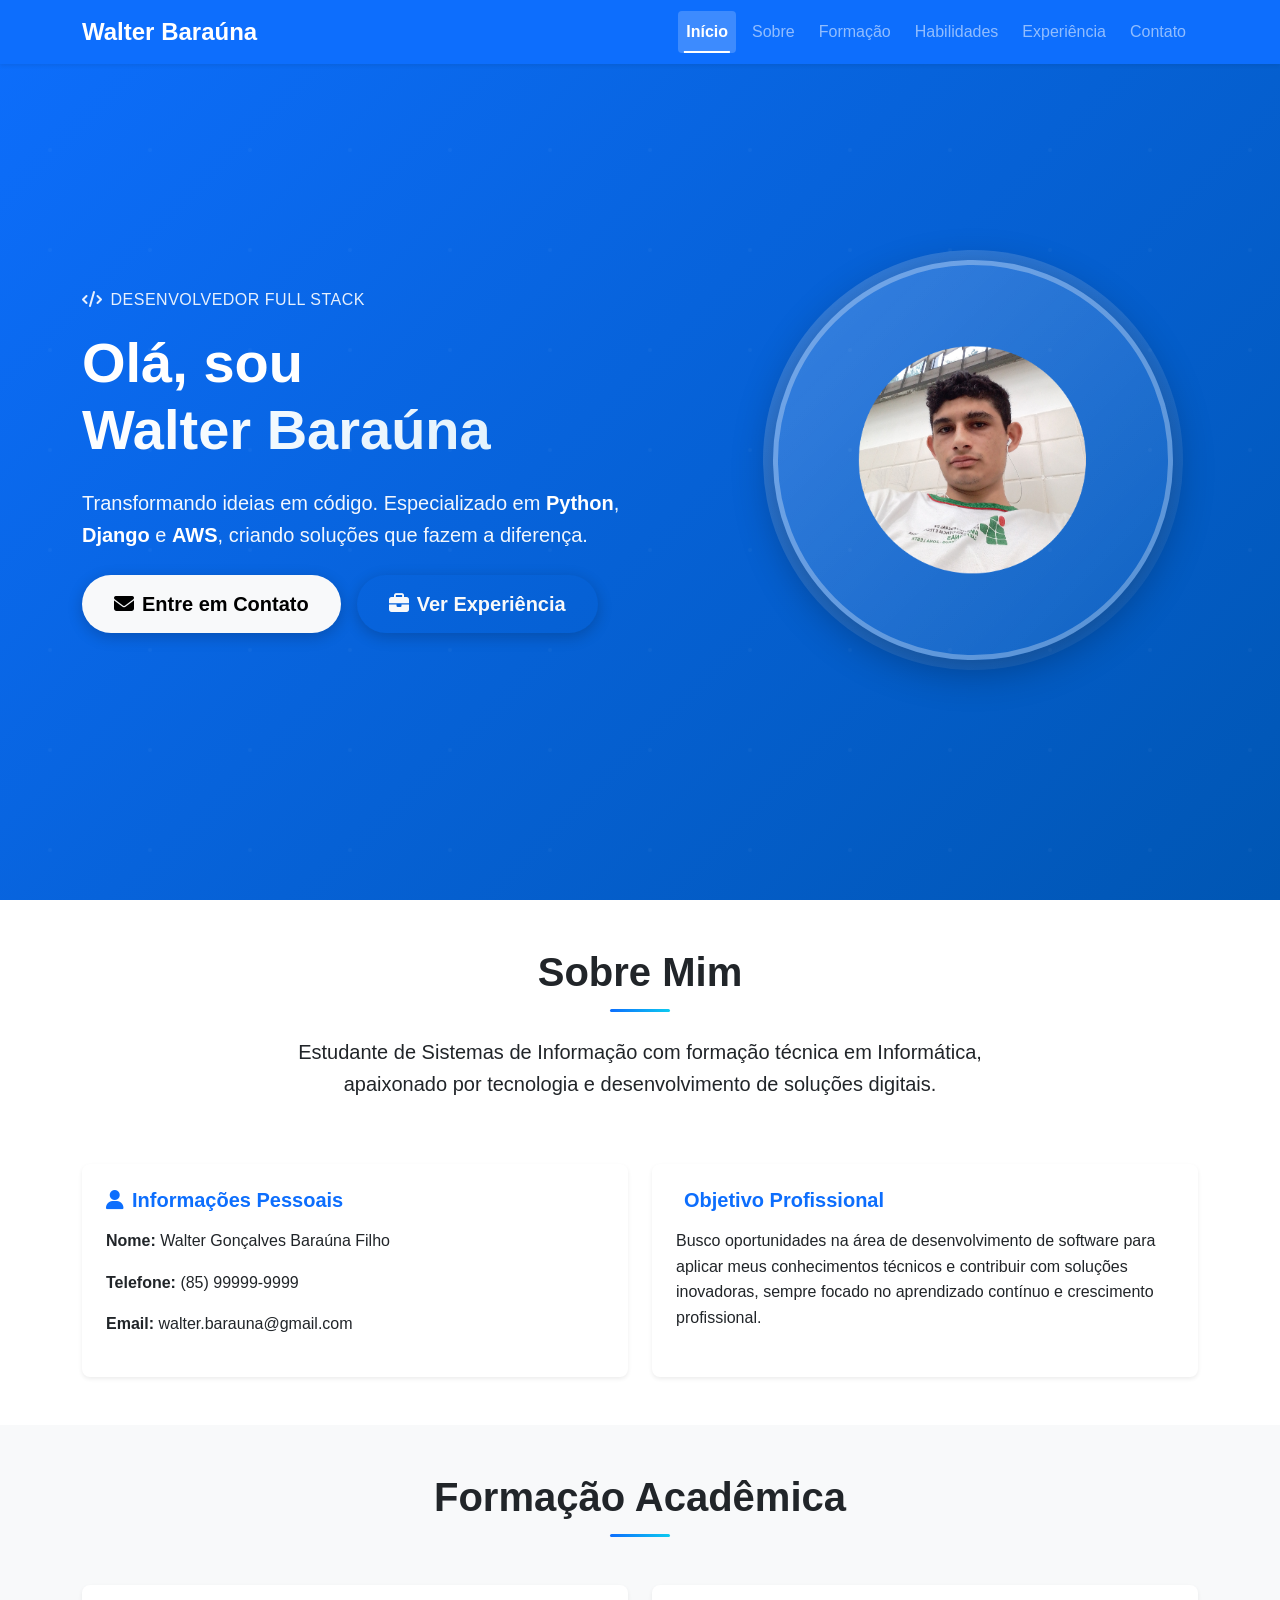
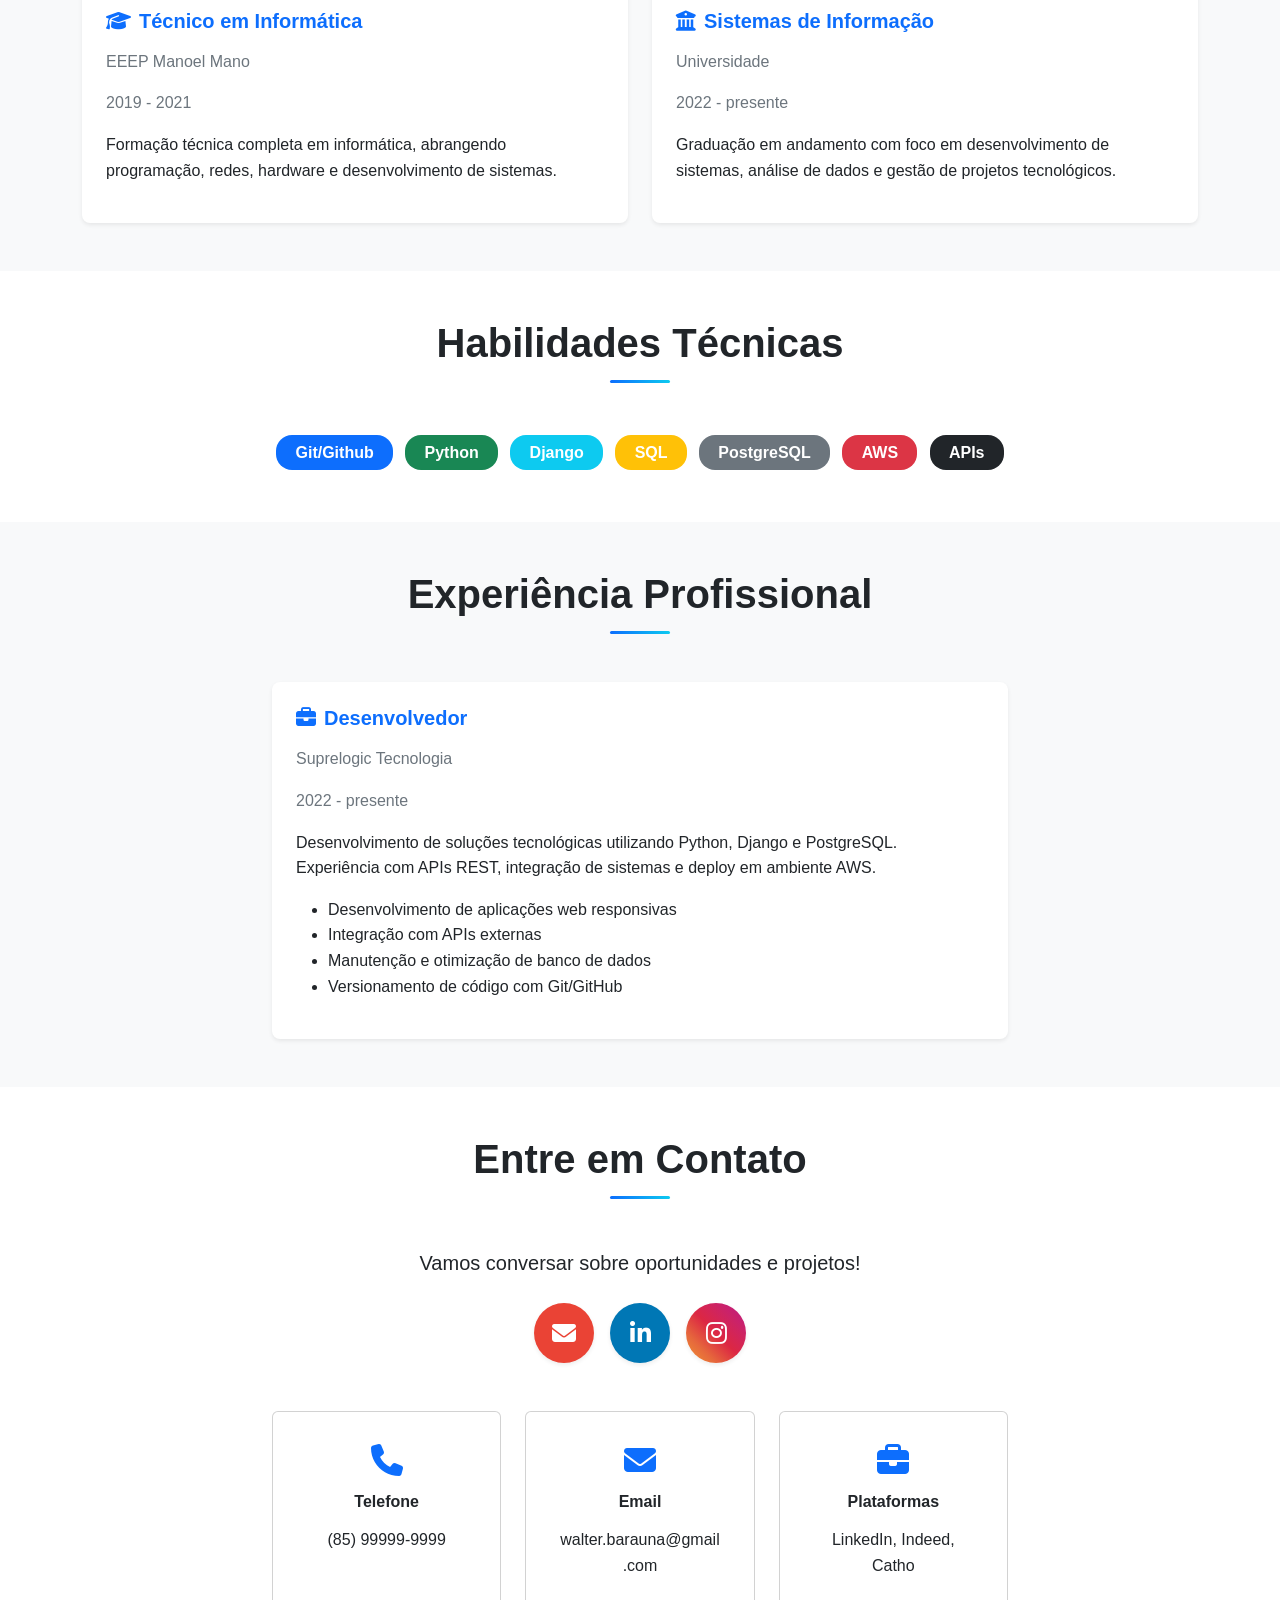
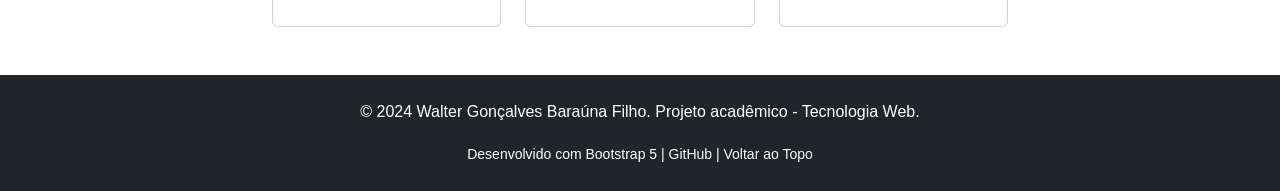
==== commit c5c536bc: "feat: adiciona validação de senha com requisitos de segurança e botão de visualizar senha" ====
--- a/portfolio.html
+++ b/portfolio.html
@@ -77,21 +77,39 @@
     </nav>
     
     <!-- Hero Section -->
-    <section id="home" class="hero-section bg-primary text-white py-5">
-        <div class="container">
-            <div class="row align-items-center min-vh-100">
-                <div class="col-12 col-lg-6 mb-4 mb-lg-0">
-                    <h1 class="display-4 fw-bold mb-3">Walter Gonçalves Baraúna Filho</h1>
-                    <p class="lead mb-4">Desenvolvedor em busca de oportunidades para aplicar conhecimentos em tecnologia e contribuir com soluções inovadoras.</p>
-                    <div class="d-flex flex-wrap gap-3 justify-content-center justify-content-lg-start">
-                        <a href="#contato" class="btn btn-light btn-lg">Entre em Contato</a>
-                        <a href="#sobre" class="btn btn-outline-light btn-lg">Saiba Mais</a>
-                    </div>
-                </div>
-                <div class="col-12 col-lg-6 text-center">
-                    <div class="rounded-circle mx-auto" style="width: 400px; height: 400px; overflow: hidden; position: relative;">
-                        <!-- <i class="fas fa-user fa-8x text-primary"></i> -->
-                        <img src="assets/imagens/foto1.png" alt="Foto de perfil" style="width: 100%; height: 100%; object-fit: cover; object-position: center center; display: block; transform: scale(1.5);"/> 
+    <section id="home" class="hero-section bg-primary text-white" role="banner" aria-label="Apresentação principal">
+        <div class="container">
+            <div class="row align-items-center hero-content">
+                <div class="col-12 col-lg-7 mb-4 mb-lg-0 hero-text">
+                    <p class="hero-tagline mb-3">
+                        <i class="fas fa-code me-2" aria-hidden="true"></i>Desenvolvedor Full Stack
+                    </p>
+                    <h1 class="hero-title mb-4">
+                        Olá, sou <span class="hero-name">Walter Baraúna</span>
+                    </h1>
+                    <p class="hero-subtitle mb-4">
+                        Transformando ideias em código. Especializado em <strong>Python</strong>, <strong>Django</strong> e <strong>AWS</strong>, 
+                        criando soluções que fazem a diferença.
+                    </p>
+                    <div class="hero-cta d-flex flex-wrap gap-3">
+                        <a href="#contato" class="btn btn-light btn-lg">
+                            <i class="fas fa-envelope me-2" aria-hidden="true"></i>Entre em Contato
+                        </a>
+                        <a href="#experiencia" class="btn btn-outline-light btn-lg">
+                            <i class="fas fa-briefcase me-2" aria-hidden="true"></i>Ver Experiência
+                        </a>
+                    </div>
+                </div>
+                <div class="col-12 col-lg-5 text-center hero-image-wrapper">
+                    <div class="hero-image-container">
+                        <img 
+                            src="assets/imagens/foto1.png" 
+                            alt="Foto de perfil de Walter Gonçalves Baraúna Filho"
+                            class="hero-profile-image"
+                            loading="eager"
+                            width="320"
+                            height="320"
+                        /> 
                     </div>
                 </div>
             </div>
@@ -228,10 +246,10 @@
                         <a href="mailto:walter.barauna@gmail.com" class="botao-social email text-white link-externo" aria-label="Enviar email para Walter Baraúna">
                             <i class="fas fa-envelope"></i>
                         </a>
-                        <a href="https://linkedin.com/in/walter-barauna" class="botao-social linkedin text-white link-externo" target="_blank" rel="noopener noreferrer" aria-label="Visitar perfil no LinkedIn">
+                        <a href="https://www.linkedin.com/in/waltergoncalvesfilho/" class="botao-social linkedin text-white link-externo" target="_blank" rel="noopener noreferrer" aria-label="Visitar perfil no LinkedIn">
                             <i class="fab fa-linkedin-in"></i>
                         </a>
-                        <a href="https://instagram.com/walter.barauna" class="botao-social instagram text-white link-externo" target="_blank" rel="noopener noreferrer" aria-label="Visitar perfil no Instagram">
+                        <a href="https://www.instagram.com/waltergoncalves.filho" class="botao-social instagram text-white link-externo" target="_blank" rel="noopener noreferrer" aria-label="Visitar perfil no Instagram">
                             <i class="fab fa-instagram"></i>
                         </a>
                     </div>
--- a/css/styles.css
+++ b/css/styles.css
@@ -108,132 +108,186 @@
 
 /* Layout Principal */
 .login-left-panel {
-    background-color: #f5f5f5;
+    background-color: #e8e8e8;
     position: relative;
 }
 
 .login-right-panel {
-    background: linear-gradient(135deg, #0d5f6f 0%, #1a7f8e 100%);
+    background: linear-gradient(135deg, #1a1a3e 0%, #2d2d7f 50%, #4a4aaf 100%);
     position: relative;
 }
 
 /* Logo e Branding - Lado Esquerdo */
 .login-logo {
-    width: 300px;
+    width: 280px;
     height: auto;
     margin-bottom: 2rem;
     filter: drop-shadow(0 4px 6px rgba(0, 0, 0, 0.1));
 }
 
 .login-brand-title {
-    font-size: 2.5rem;
+    font-size: 3.5rem;
     font-weight: 700;
-    color: #0d5f6f;
-    letter-spacing: 2px;
+    color: #1a1a1a;
+    letter-spacing: 4px;
     margin-bottom: 0.5rem;
+}
+
+.login-brand-title-mobile {
+    font-size: 2rem;
+    font-weight: 700;
+    color: #ffffff;
+    letter-spacing: 3px;
+    margin-bottom: 1rem;
 }
 
 .login-brand-subtitle {
     font-size: 1.1rem;
-    color: #6c757d;
+    color: #4a4a4a;
     font-weight: 400;
 }
 
 /* Container do Formulário */
 .login-form-container {
     width: 100%;
-    max-width: 400px;
+    max-width: 420px;
     padding: 2rem;
 }
 
 /* Logo Mobile */
 .login-logo-mobile {
-    width: 150px;
+    width: 120px;
     height: auto;
 }
 
 /* Títulos do Formulário */
 .login-title {
     color: #ffffff;
-    font-size: 2rem;
+    font-size: 2.5rem;
     font-weight: 600;
     margin-bottom: 0.5rem;
 }
 
 .login-subtitle {
-    color: rgba(255, 255, 255, 0.8);
-    font-size: 0.95rem;
-    margin-bottom: 2rem;
+    color: rgba(255, 255, 255, 0.7);
+    font-size: 0.9rem;
+    margin-bottom: 2.5rem;
 }
 
 /* Labels Customizados */
 .form-label-custom {
     color: rgba(255, 255, 255, 0.9);
-    font-size: 0.75rem;
+    font-size: 0.7rem;
     font-weight: 600;
-    letter-spacing: 1px;
+    letter-spacing: 1.5px;
     text-transform: uppercase;
-    margin-bottom: 0.5rem;
+    margin-bottom: 0.6rem;
     display: block;
+}
+
+/* Wrapper para Input com Ícone */
+.input-icon-wrapper {
+    position: relative;
+    display: flex;
+    align-items: center;
+}
+
+.input-icon {
+    position: absolute;
+    left: 1rem;
+    color: #6c757d;
+    pointer-events: none;
+    z-index: 2;
+}
+
+/* Botão de Toggle de Senha */
+.toggle-password {
+    position: absolute;
+    right: 1rem;
+    background: none;
+    border: none;
+    cursor: pointer;
+    padding: 0.5rem;
+    display: flex;
+    align-items: center;
+    justify-content: center;
+    color: #6c757d;
+    transition: all 0.3s ease;
+    z-index: 2;
+}
+
+.toggle-password:hover {
+    color: #ffffff;
+    transform: scale(1.1);
+}
+
+.toggle-password:focus {
+    outline: none;
+}
+
+.toggle-password svg {
+    width: 20px;
+    height: 20px;
 }
 
 /* Inputs Customizados */
 .form-control-custom {
     width: 100%;
-    padding: 0.875rem 1rem;
-    font-size: 0.95rem;
-    background-color: rgba(255, 255, 255, 0.95);
-    border: 2px solid transparent;
-    border-radius: 8px;
+    padding: 1rem 1rem 1rem 3rem;
+    font-size: 1rem;
+    background-color: transparent;
+    border: 2px solid rgba(255, 255, 255, 0.3);
+    border-radius: 12px;
     transition: all 0.3s ease;
-    color: #212529;
+    color: #ffffff;
 }
 
 .form-control-custom::placeholder {
-    color: #adb5bd;
+    color: rgba(255, 255, 255, 0.5);
 }
 
 .form-control-custom:focus {
     outline: none;
-    background-color: #ffffff;
+    background-color: rgba(255, 255, 255, 0.05);
+    border-color: rgba(255, 255, 255, 0.6);
+    box-shadow: 0 0 0 4px rgba(255, 255, 255, 0.1);
+}
+
+.form-control-custom:hover {
     border-color: rgba(255, 255, 255, 0.5);
-    box-shadow: 0 0 0 4px rgba(255, 255, 255, 0.1);
-}
-
-.form-control-custom:hover {
-    background-color: #ffffff;
+    background-color: rgba(255, 255, 255, 0.03);
+}
+
+.form-control-custom:focus + .input-icon,
+.form-control-custom:hover + .input-icon {
+    color: #ffffff;
 }
 
 /* Botão de Login */
 .btn-login {
     width: 100%;
-    padding: 0.875rem;
+    padding: 1rem;
     font-size: 1rem;
     font-weight: 600;
-    color: #0d5f6f;
-    background-color: rgba(255, 255, 255, 0.95);
+    color: #2d2d7f;
+    background-color: #ffffff;
     border: none;
-    border-radius: 8px;
+    border-radius: 12px;
     transition: all 0.3s ease;
     cursor: pointer;
     text-transform: uppercase;
     letter-spacing: 1px;
+    margin-top: 1rem;
 }
 
 .btn-login:hover {
-    background-color: #ffffff;
+    background-color: #f0f0f0;
     transform: translateY(-2px);
-    box-shadow: 0 4px 12px rgba(0, 0, 0, 0.15);
+    box-shadow: 0 6px 20px rgba(0, 0, 0, 0.2);
 }
 
 .btn-login:active {
     transform: translateY(0);
-}
-
-/* Footer do Login */
-.login-footer-text {
-    color: rgba(255, 255, 255, 0.6);
-    font-size: 0.85rem;
 }
 
 /* Mensagens de Erro */
@@ -241,13 +295,98 @@
     background-color: rgba(220, 53, 69, 0.9);
     border: none;
     color: #ffffff;
+    border-radius: 12px;
+}
+
+.invalid-feedback {
+    color: #ffcccc;
+    font-size: 0.85rem;
+    margin-top: 0.5rem;
+}
+
+/* Requisitos de Senha */
+.senha-requisitos {
+    margin-top: 0.75rem;
+    padding: 0.75rem;
+    background-color: rgba(255, 255, 255, 0.05);
     border-radius: 8px;
+    border: 1px solid rgba(255, 255, 255, 0.1);
+}
+
+.requisito {
+    color: rgba(255, 255, 255, 0.7);
+    font-size: 0.8rem;
+    margin-bottom: 0.4rem;
+    transition: all 0.3s ease;
+    display: flex;
+    align-items: center;
+    gap: 0.5rem;
+}
+
+.requisito:last-child {
+    margin-bottom: 0;
+}
+
+.requisito-icon {
+    display: inline-block;
+    width: 16px;
+    height: 16px;
+    text-align: center;
+    font-weight: bold;
+    color: rgba(255, 255, 255, 0.5);
+    transition: all 0.3s ease;
+}
+
+.requisito-valido {
+    color: #4ade80 !important;
+}
+
+.requisito-valido .requisito-icon {
+    color: #4ade80 !important;
+}
+
+/* SweetAlert2 Customização */
+.swal-popup-custom {
+    border-radius: 16px !important;
+    padding: 2rem !important;
+}
+
+.swal-title-custom {
+    color: #1a1a1a !important;
+    font-size: 1.5rem !important;
+    font-weight: 600 !important;
+}
+
+.swal-text-custom {
+    color: #4a4a4a !important;
+    font-size: 1rem !important;
+}
+
+.swal2-icon.swal2-error {
+    border-color: #dc3545 !important;
+    color: #dc3545 !important;
+}
+
+.swal2-icon.swal2-success {
+    border-color: #198754 !important;
+    color: #198754 !important;
+}
+
+.swal2-confirm {
+    background-color: #2d2d7f !important;
+    border-radius: 8px !important;
+    padding: 0.75rem 2rem !important;
+    font-weight: 600 !important;
+}
+
+.swal2-confirm:hover {
+    background-color: #1a1a3e !important;
 }
 
 /* Responsividade */
 @media (max-width: 991px) {
     .login-right-panel {
-        background: linear-gradient(135deg, #0d5f6f 0%, #1a7f8e 100%);
+        background: linear-gradient(135deg, #1a1a3e 0%, #2d2d7f 50%, #4a4aaf 100%);
     }
     
     .login-form-container {
@@ -255,6 +394,10 @@
     }
     
     .login-title {
+        font-size: 2rem;
+    }
+    
+    .login-brand-title-mobile {
         font-size: 1.75rem;
     }
 }
@@ -265,6 +408,40 @@
     }
     
     .login-title {
+        font-size: 1.75rem;
+    }
+    
+    .login-subtitle {
+        font-size: 0.85rem;
+    }
+    
+    .form-control-custom {
+        padding: 0.875rem 0.875rem 0.875rem 2.75rem;
+        font-size: 0.95rem;
+    }
+    
+    .input-icon {
+        left: 0.875rem;
+        width: 18px;
+        height: 18px;
+    }
+    
+    .btn-login {
+        padding: 0.875rem;
+        font-size: 0.95rem;
+    }
+    
+    .login-logo-mobile {
+        width: 100px;
+    }
+}
+
+@media (max-width: 575px) {
+    .login-form-container {
+        padding: 1.5rem;
+    }
+    
+    .login-title {
         font-size: 1.5rem;
     }
     
@@ -286,7 +463,7 @@
 /* ===== LANDING PAGE ===== */
 .hero-section {
     padding-top: 100px;
-    min-height: 100vh;
+    padding-bottom: 80px;
     background: linear-gradient(135deg, var(--cor-primaria) 0%, #0056b3 100%);
     position: relative;
     overflow: hidden;
@@ -309,20 +486,128 @@
     z-index: 1;
 }
 
-.hero-section h1 {
-    animation: fadeInDown var(--transicao-lenta);
-}
-
-.hero-section p {
-    animation: fadeInUp var(--transicao-lenta);
-    animation-delay: 0.2s;
-    animation-fill-mode: both;
-}
-
-.hero-section .btn {
-    animation: fadeInUp var(--transicao-lenta);
-    animation-delay: 0.4s;
-    animation-fill-mode: both;
+/* Hero Content */
+.hero-content {
+    min-height: calc(100vh - 180px);
+}
+
+/* Hero Text */
+.hero-text {
+    animation: fadeInLeft 0.8s ease-out;
+}
+
+.hero-tagline {
+    font-size: 1rem;
+    font-weight: 500;
+    letter-spacing: 0.5px;
+    text-transform: uppercase;
+    color: rgba(255, 255, 255, 0.9);
+    animation: fadeInDown 0.6s ease-out;
+}
+
+.hero-title {
+    font-size: clamp(2rem, 5vw, 3.5rem);
+    font-weight: 700;
+    line-height: 1.2;
+    margin-bottom: 1.5rem;
+    animation: fadeInDown 0.8s ease-out 0.1s both;
+}
+
+.hero-name {
+    display: inline-block;
+    background: linear-gradient(120deg, #ffffff 0%, #e3f2fd 100%);
+    -webkit-background-clip: text;
+    -webkit-text-fill-color: transparent;
+    background-clip: text;
+}
+
+.hero-subtitle {
+    font-size: clamp(1rem, 2vw, 1.25rem);
+    line-height: 1.6;
+    color: rgba(255, 255, 255, 0.95);
+    max-width: 600px;
+    animation: fadeInUp 0.8s ease-out 0.2s both;
+}
+
+.hero-subtitle strong {
+    color: #ffffff;
+    font-weight: 600;
+}
+
+.hero-cta {
+    animation: fadeInUp 0.8s ease-out 0.4s both;
+}
+
+.hero-cta .btn {
+    transition: all 0.3s ease;
+    font-weight: 600;
+    padding: 0.875rem 2rem;
+    border-radius: 50px;
+    box-shadow: 0 4px 15px rgba(0, 0, 0, 0.2);
+}
+
+.hero-cta .btn-light:hover {
+    transform: translateY(-3px);
+    box-shadow: 0 6px 20px rgba(0, 0, 0, 0.3);
+    background-color: #f8f9fa;
+}
+
+.hero-cta .btn-outline-light:hover {
+    transform: translateY(-3px);
+    background-color: rgba(255, 255, 255, 0.15);
+    border-color: #ffffff;
+}
+
+/* Hero Image */
+.hero-image-wrapper {
+    animation: fadeInRight 0.8s ease-out 0.3s both;
+}
+
+.hero-image-container {
+    position: relative;
+    width: 100%;
+    max-width: 400px;
+    margin: 0 auto;
+    aspect-ratio: 1;
+}
+
+.hero-image-container::before {
+    content: '';
+    position: absolute;
+    top: -10px;
+    left: -10px;
+    right: -10px;
+    bottom: -10px;
+    background: linear-gradient(135deg, rgba(255, 255, 255, 0.2) 0%, rgba(255, 255, 255, 0.05) 100%);
+    border-radius: 50%;
+    z-index: -1;
+    animation: pulse-ring 3s ease-in-out infinite;
+}
+
+@keyframes pulse-ring {
+    0%, 100% {
+        transform: scale(1);
+        opacity: 1;
+    }
+    50% {
+        transform: scale(1.05);
+        opacity: 0.8;
+    }
+}
+
+.hero-profile-image {
+    width: 100%;
+    height: 100%;
+    object-fit: cover;
+    object-position: center;
+    border-radius: 50%;
+    border: 5px solid rgba(255, 255, 255, 0.3);
+    box-shadow: 0 10px 40px rgba(0, 0, 0, 0.3);
+    transition: transform 0.3s ease;
+}
+
+.hero-profile-image:hover {
+    transform: scale(1.05);
 }
 
 /* Seções de Conteúdo */
@@ -380,10 +665,12 @@
     padding: var(--espacamento-sm) var(--espacamento-md);
     margin: 0 var(--espacamento-xs);
     border-radius: var(--borda-radius-pequeno);
+    text-decoration: none;
 }
 
 .navbar-nav .nav-link:hover {
     background-color: rgba(255, 255, 255, 0.1);
+    text-decoration: none;
 }
 
 .navbar-nav .nav-link.active {
@@ -618,10 +905,10 @@
     }
 }
 
-@keyframes slideInLeft {
+@keyframes fadeInLeft {
     from {
         opacity: 0;
-        transform: translateX(-50px);
+        transform: translateX(-30px);
     }
     to {
         opacity: 1;
@@ -629,10 +916,10 @@
     }
 }
 
-@keyframes slideInRight {
+@keyframes fadeInRight {
     from {
         opacity: 0;
-        transform: translateX(50px);
+        transform: translateX(30px);
     }
     to {
         opacity: 1;
@@ -691,9 +978,59 @@
         padding: var(--espacamento-lg) 0 !important;
     }
     
+    /* Hero Section Mobile */
     .hero-section {
-        padding-top: 70px !important;
+        padding-top: 80px !important;
+        padding-bottom: 60px !important;
+    }
+    
+    .hero-content {
         min-height: auto !important;
+    }
+    
+    .hero-text {
+        text-align: center;
+    }
+    
+    .hero-tagline {
+        font-size: 0.85rem;
+    }
+    
+    .hero-title {
+        font-size: 1.75rem !important;
+    }
+    
+    .hero-subtitle {
+        font-size: 1rem;
+    }
+    
+    .hero-cta {
+        display: flex;
+        flex-direction: column;
+        gap: 0.75rem;
+    }
+    
+    .hero-cta .btn {
+        width: 100%;
+        margin: 0 !important;
+        padding: 0.75rem 1.5rem;
+        font-size: 0.95rem;
+    }
+    
+    .hero-image-container {
+        max-width: 280px;
+        margin-top: 2rem;
+    }
+    
+    .hero-image-container::before {
+        top: -5px;
+        left: -5px;
+        right: -5px;
+        bottom: -5px;
+    }
+    
+    .hero-profile-image {
+        border-width: 3px;
     }
     
     .container {
@@ -763,7 +1100,33 @@
     }
     
     .hero-section {
-        padding-top: 80px;
+        padding-top: 90px;
+        padding-bottom: 70px;
+    }
+    
+    .hero-content {
+        min-height: auto;
+    }
+    
+    .hero-text {
+        text-align: center;
+    }
+    
+    .hero-cta {
+        display: flex;
+        justify-content: center;
+        gap: 1rem;
+        flex-wrap: wrap;
+    }
+    
+    .hero-cta .btn {
+        flex: 0 1 auto;
+        min-width: 180px;
+    }
+    
+    .hero-image-container {
+        max-width: 320px;
+        margin-top: 2rem;
     }
     
     /* Botões com largura flexível */
@@ -791,7 +1154,24 @@
     
     /* Layout em duas colunas */
     .hero-section {
-        padding-top: 90px;
+        padding-top: 100px;
+        padding-bottom: 80px;
+    }
+    
+    .hero-content {
+        min-height: calc(100vh - 180px);
+    }
+    
+    .hero-text {
+        text-align: left;
+    }
+    
+    .hero-cta {
+        justify-content: flex-start;
+    }
+    
+    .hero-image-container {
+        max-width: 350px;
     }
     
     /* Espaçamento otimizado */
@@ -835,8 +1215,20 @@
     
     /* Layout horizontal completo */
     .hero-section {
-        padding-top: 100px;
+        padding-top: 120px;
+        padding-bottom: 100px;
+    }
+    
+    .hero-content {
+        min-height: calc(100vh - 220px);
+    }
+    
+    .hero-text {
         text-align: left;
+    }
+    
+    .hero-image-container {
+        max-width: 380px;
     }
     
     /* Espaçamento generoso */
@@ -900,7 +1292,16 @@
     }
     
     .hero-section {
-        padding-top: 120px;
+        padding-top: 140px;
+        padding-bottom: 120px;
+    }
+    
+    .hero-content {
+        min-height: calc(100vh - 260px);
+    }
+    
+    .hero-image-container {
+        max-width: 400px;
     }
     
     /* Botões sociais maiores */
@@ -933,8 +1334,17 @@
         padding: 6rem 0;
     }
     
+    .hero-section {
+        padding-top: 160px;
+        padding-bottom: 140px;
+    }
+    
     h1, .display-4 {
         font-size: 4rem !important;
+    }
+    
+    .hero-image-container {
+        max-width: 450px;
     }
 }
 
@@ -943,9 +1353,16 @@
 /* Modo paisagem em dispositivos móveis */
 @media (max-height: 500px) and (orientation: landscape) {
     .hero-section {
+        padding-top: 70px !important;
+        padding-bottom: 40px !important;
+    }
+    
+    .hero-content {
         min-height: auto !important;
-        padding-top: 60px !important;
-        padding-bottom: 2rem !important;
+    }
+    
+    .hero-image-container {
+        max-width: 200px;
     }
     
     .navbar {
@@ -963,13 +1380,21 @@
         text-align: center;
     }
     
+    .hero-text {
+        text-align: center;
+    }
+    
     .hero-section .col-lg-6 {
         flex: 0 0 100%;
         max-width: 100%;
     }
     
-    .d-flex.gap-3 {
+    .hero-cta {
         justify-content: center;
+    }
+    
+    .hero-image-container {
+        margin-top: 3rem;
     }
 }
 
@@ -1025,23 +1450,19 @@
 
 /* Botões responsivos */
 @media (max-width: 575px) {
-    .d-flex.gap-3 {
-        flex-direction: column;
-        gap: 0.75rem !important;
-    }
-    
-    .btn-lg {
+    .hero-cta .btn {
         width: 100%;
+        margin: 0 !important;
     }
 }
 
 @media (min-width: 576px) and (max-width: 767px) {
-    .d-flex.gap-3 {
+    .hero-cta {
         flex-wrap: wrap;
         justify-content: center;
     }
     
-    .btn-lg {
+    .hero-cta .btn {
         flex: 1 1 auto;
         min-width: 180px;
     }
@@ -1085,6 +1506,14 @@
     
     .botao-social:hover {
         transform: translateY(-3px) scale(1.05);
+    }
+    
+    .hero-profile-image:hover {
+        transform: scale(1.02);
+    }
+    
+    .hero-image-container::before {
+        animation: none;
     }
 }
 
@@ -1292,17 +1721,27 @@
         background: none !important;
         color: #000 !important;
         padding: 1rem 0 !important;
-        min-height: auto !important;
         page-break-after: avoid;
     }
     
-    .hero-section .display-4 {
+    .hero-section .display-4,
+    .hero-title {
         font-size: 24pt !important;
         margin-bottom: 0.5rem;
     }
     
     .hero-section .lead {
         font-size: 14pt;
+    }
+    
+    .hero-tagline,
+    .hero-cta {
+        display: none !important;
+    }
+    
+    .hero-image-container,
+    .hero-profile-image {
+        display: none !important;
     }
     
     /* Seções com espaçamento reduzido */
